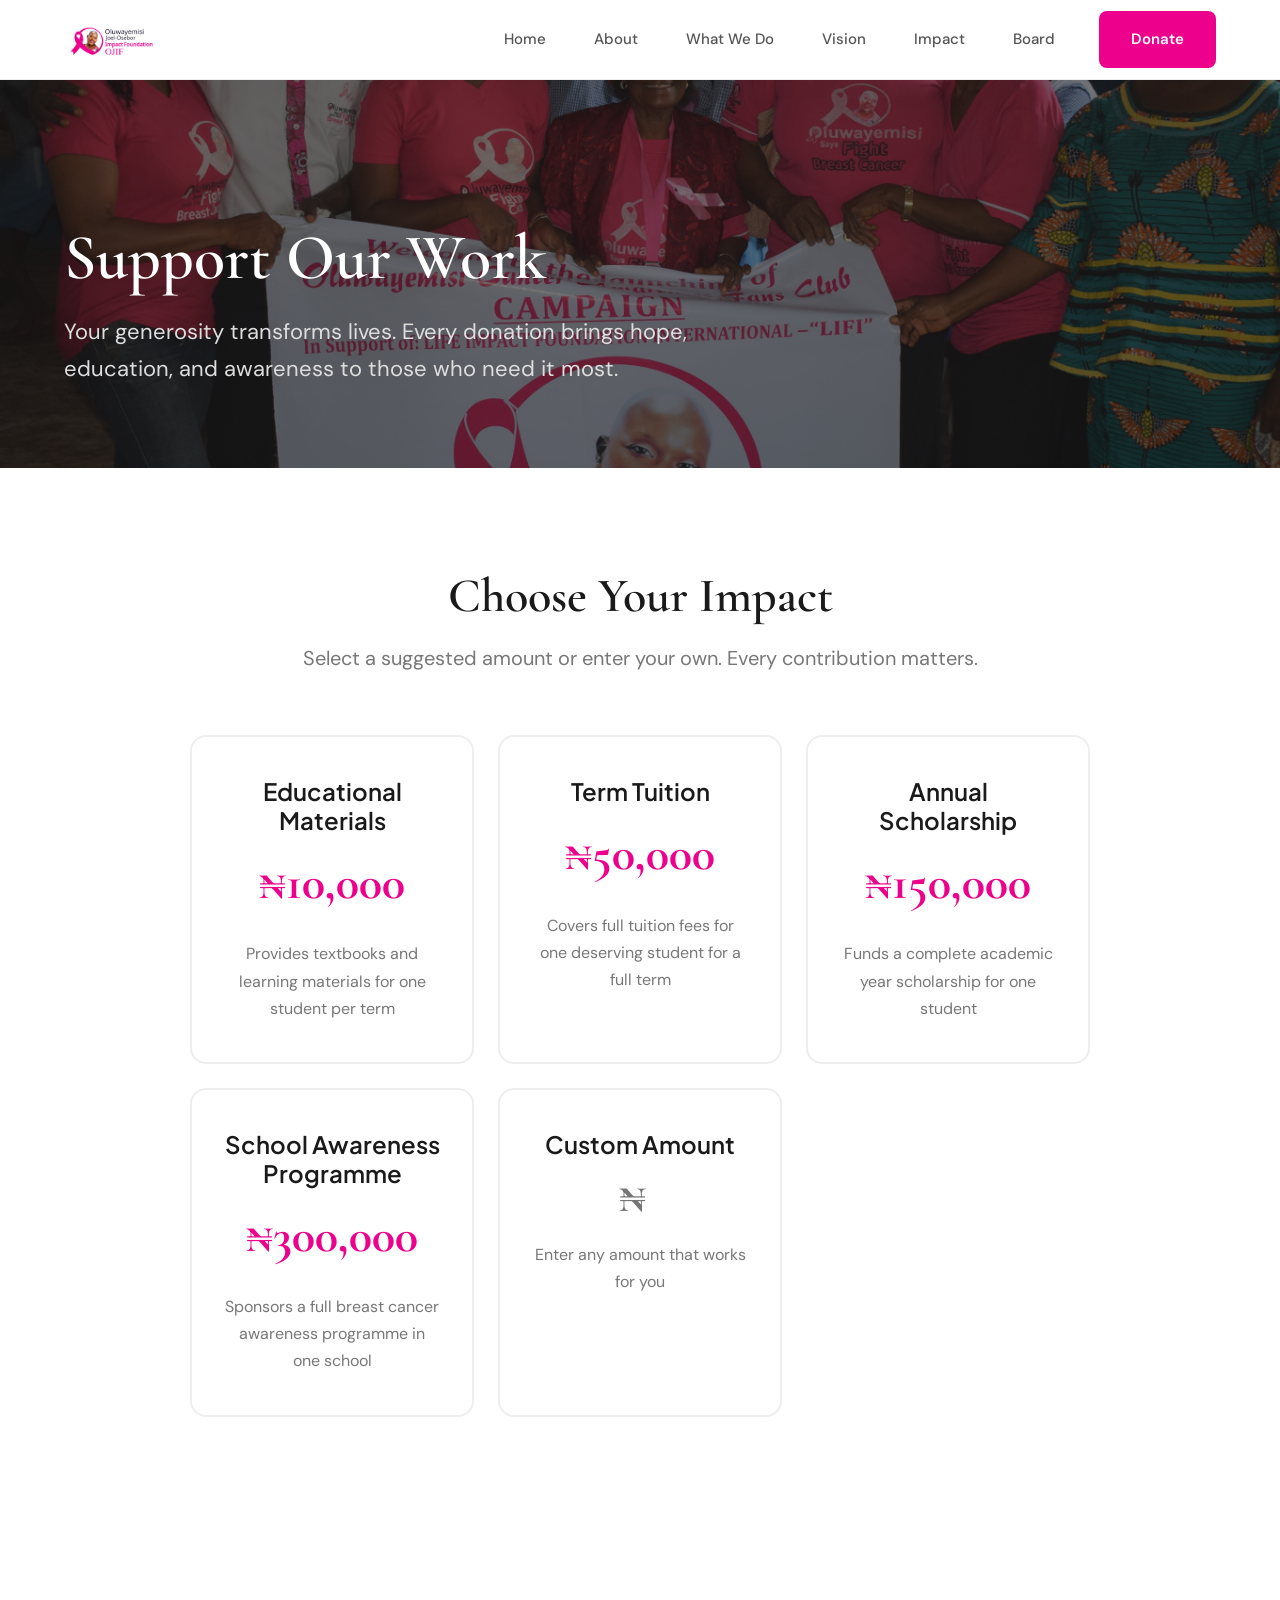
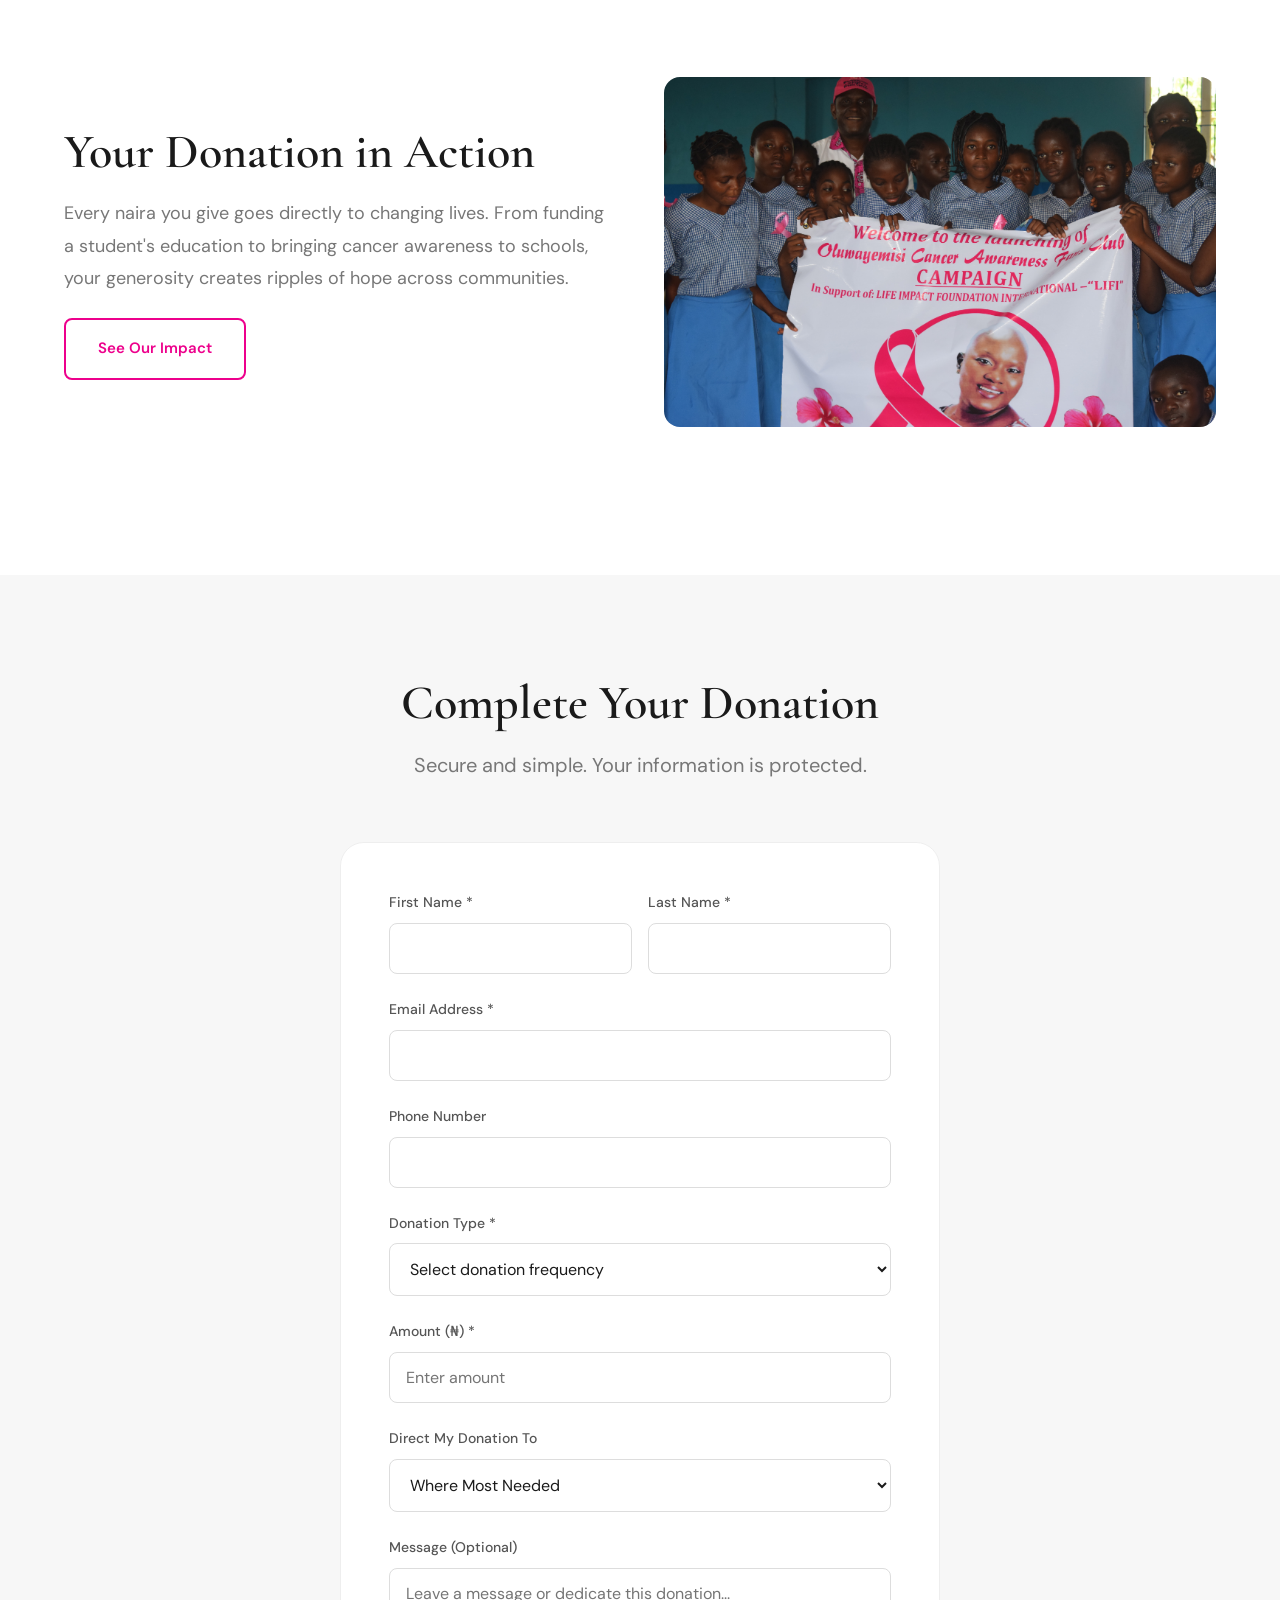
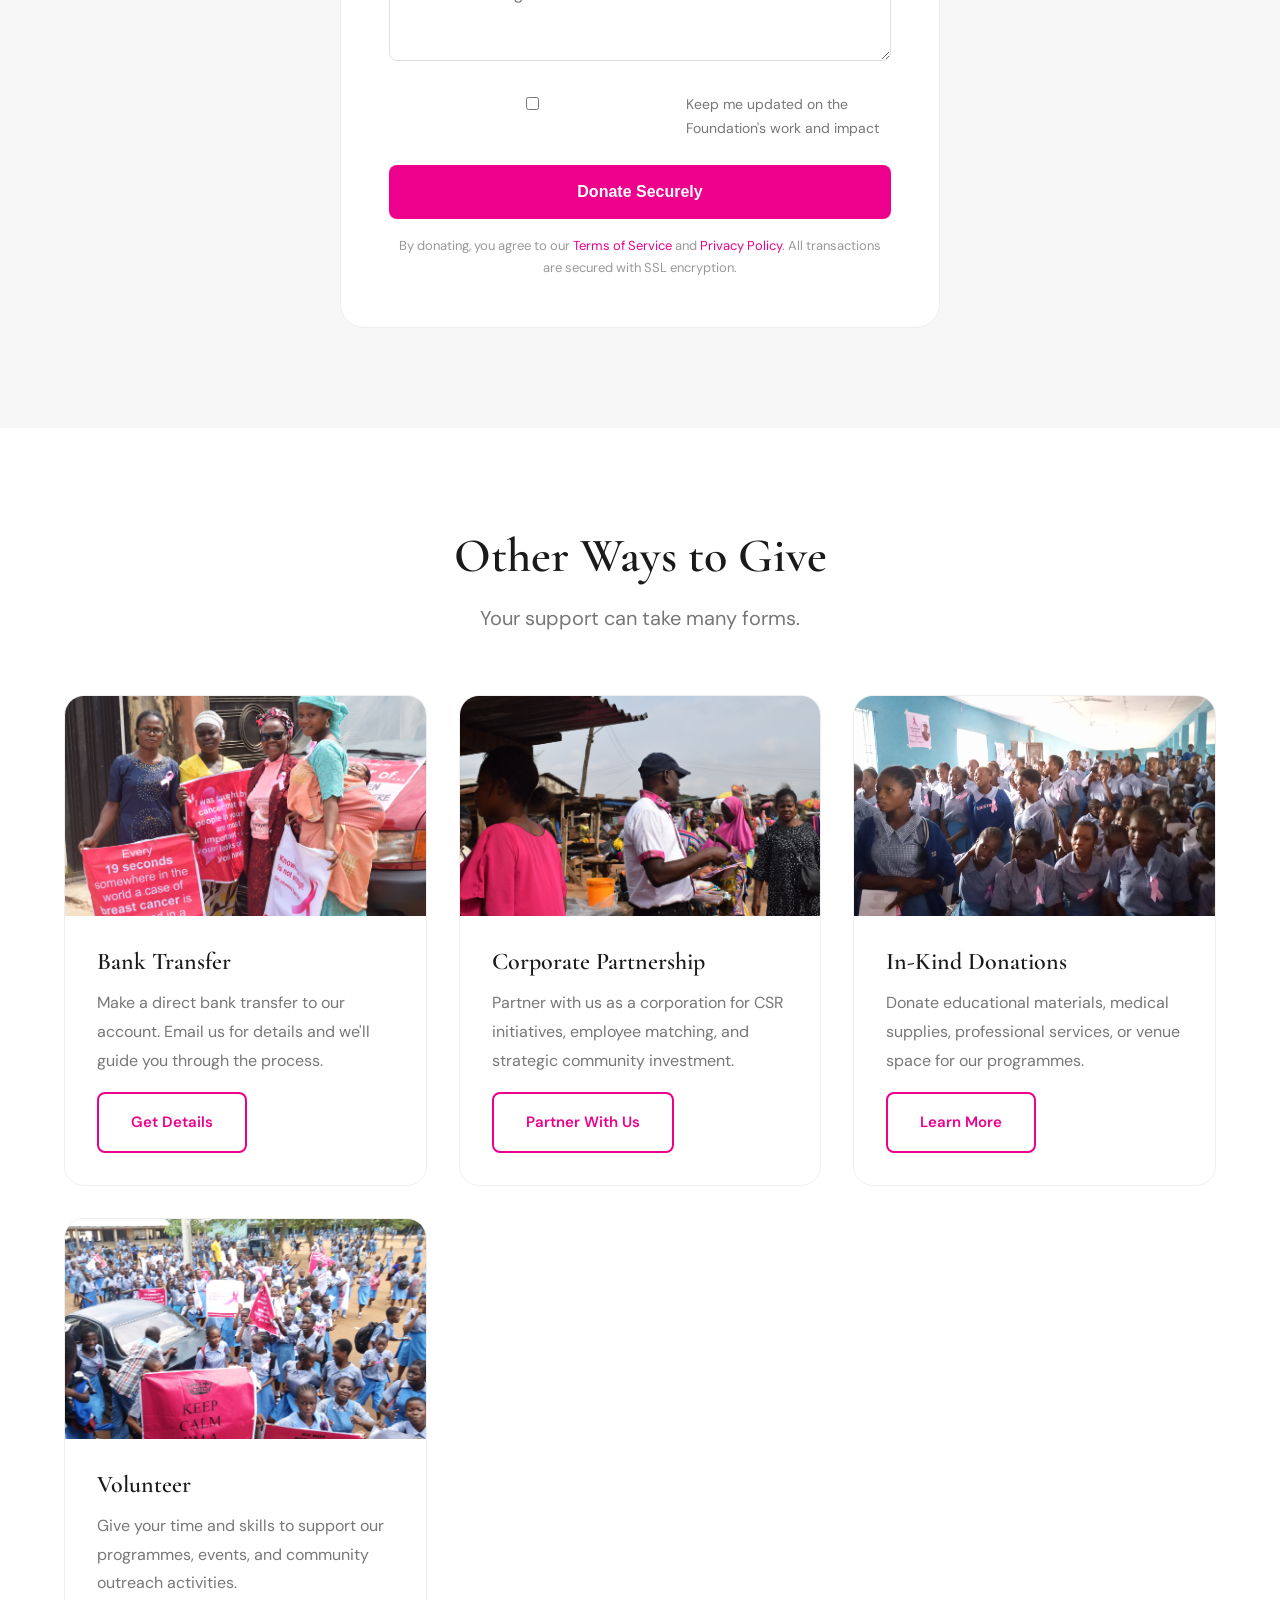
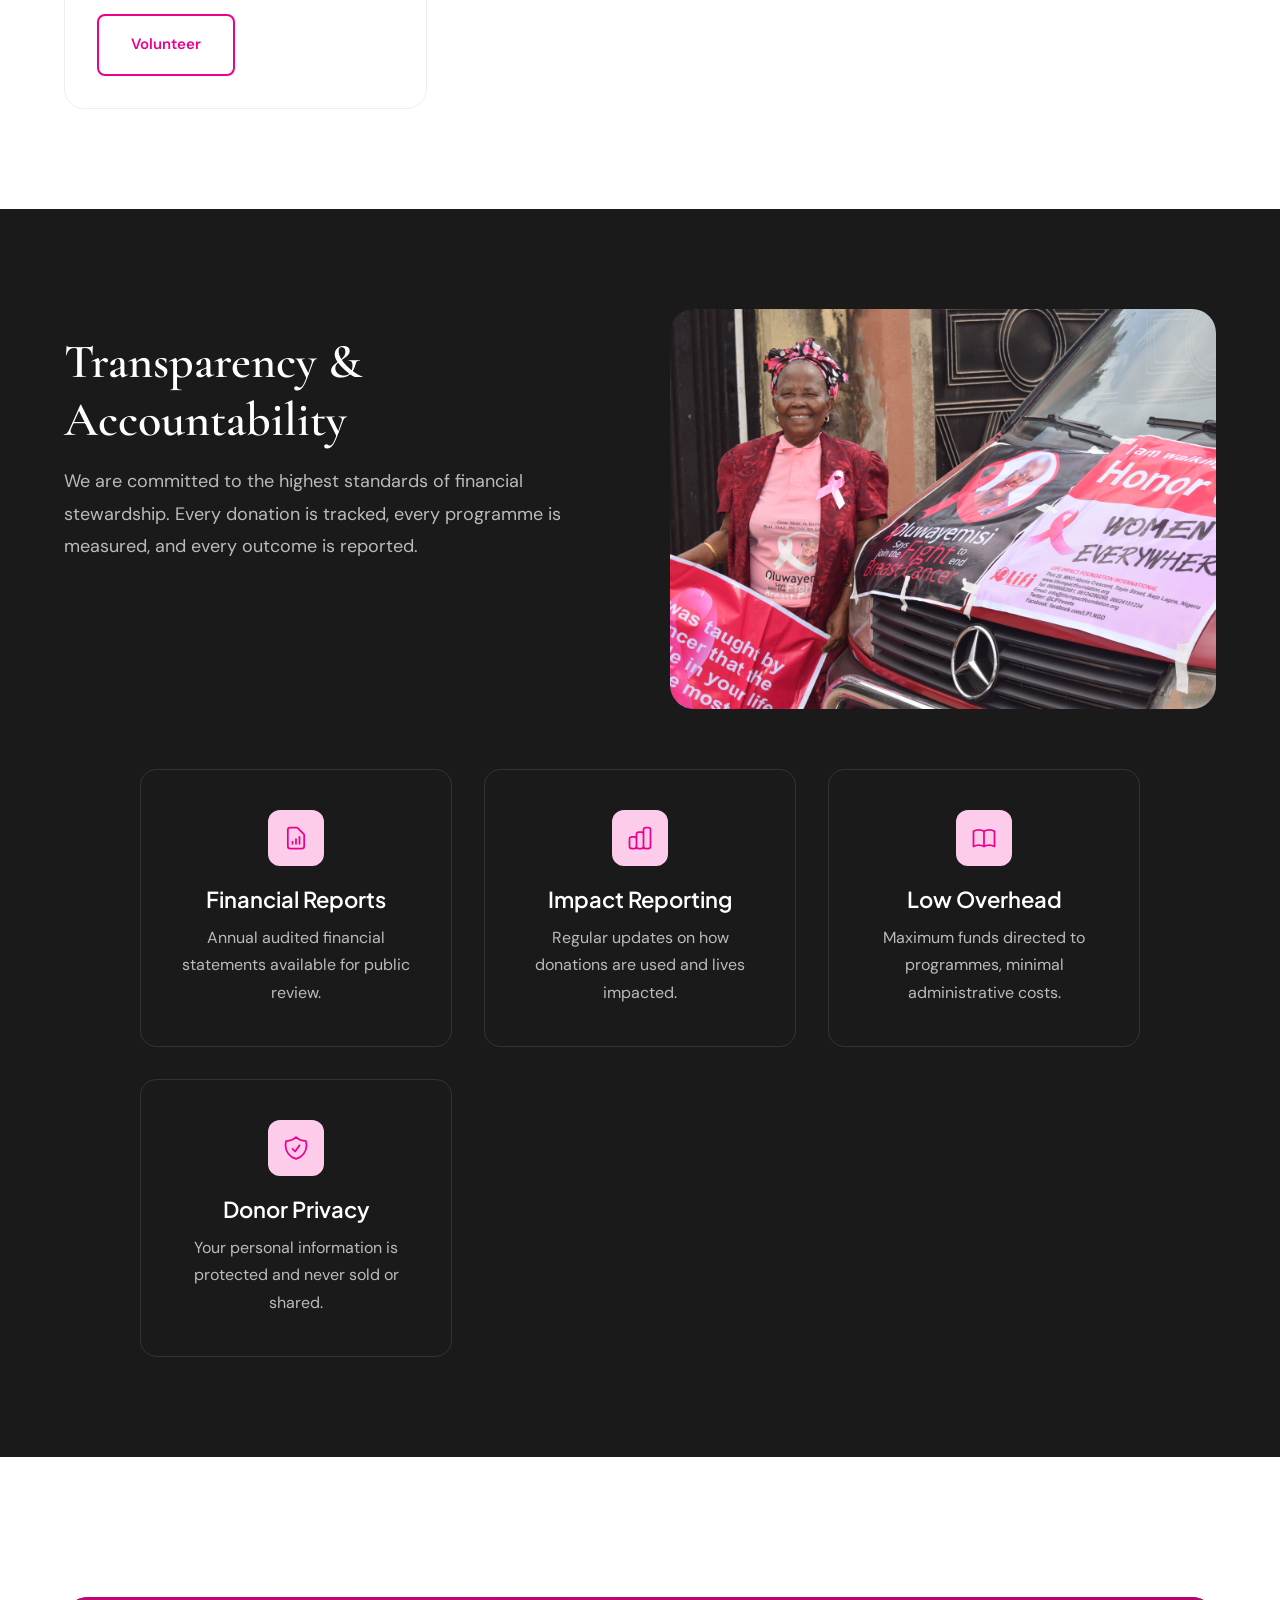
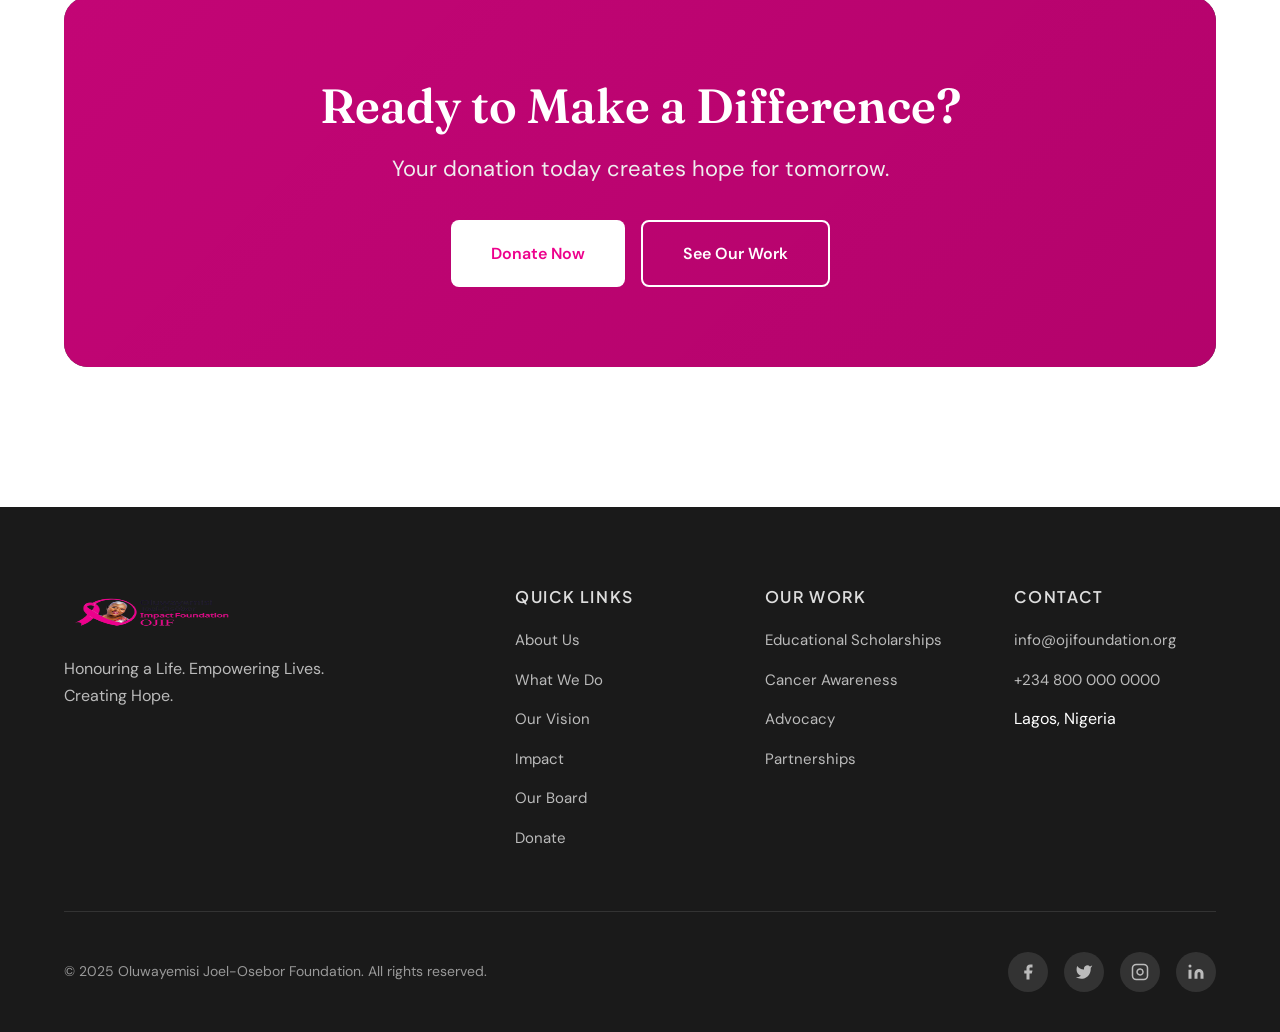
==== donate.html @ c55a1611 "first push" ====
<!DOCTYPE html>
<html lang="en">
<head>
  <meta charset="UTF-8">
  <meta name="viewport" content="width=device-width, initial-scale=1.0">
  <meta name="description" content="Donate - Oluwayemisi Joel-Osebor Foundation: Support educational scholarships and cancer awareness. Every donation creates hope.">
  <title>Donate | Oluwayemisi Joel-Osebor Foundation</title>
  <link rel="preconnect" href="https://fonts.googleapis.com">
  <link rel="preconnect" href="https://fonts.gstatic.com" crossorigin>
  <link href="https://fonts.googleapis.com/css2?family=DM+Sans:wght@400;500;600;700&family=Plus+Jakarta+Sans:wght@400;500;600;700&family=Fraunces:opsz,wght@9..144,400;9..144,500;9..144,600;9..144,700&family=Cormorant+Garamond:wght@400;500;600;700&display=swap" rel="stylesheet">
  <link rel="stylesheet" href="styles.css">
</head>
<body>
  <a href="#main-content" class="skip-link">Skip to main content</a>

  <nav class="navbar" role="navigation" aria-label="Main navigation">
    <div class="navbar-inner">
      <a href="index.html" class="navbar-brand" aria-label="Oluwayemisi Joel-Osebor Foundation Home">
        <img src="images/logo.png" alt="" class="navbar-logo" width="160" height="48">
      </a>

      <ul class="navbar-menu" role="menubar">
        <li role="none"><a href="index.html" class="navbar-link" role="menuitem">Home</a></li>
        <li role="none"><a href="about.html" class="navbar-link" role="menuitem">About</a></li>
        <li role="none"><a href="what-we-do.html" class="navbar-link" role="menuitem">What We Do</a></li>
        <li role="none"><a href="vision.html" class="navbar-link" role="menuitem">Vision</a></li>
        <li role="none"><a href="impact.html" class="navbar-link" role="menuitem">Impact</a></li>
        <li role="none"><a href="board.html" class="navbar-link" role="menuitem">Board</a></li>
        <li role="none" class="navbar-donate"><a href="donate.html" class="btn btn-primary" role="menuitem">Donate</a></li>
      </ul>

      <button class="navbar-toggle" aria-label="Toggle navigation menu" aria-expanded="false" aria-controls="navbar-menu">
        <span></span>
        <span></span>
        <span></span>
      </button>
    </div>
  </nav>

  <main id="main-content">
    <header class="page-header" style="--bg-image: url('images/awareness/awareness school.JPG');">
      <div class="container">
        <h1 class="animate-fade-up">Support Our Work</h1>
        <p class="animate-fade-up animate-delay-1">Your generosity transforms lives. Every donation brings hope, education, and awareness to those who need it most.</p>
      </div>
    </header>

    <section class="section" aria-labelledby="donation-options">
      <div class="container">
        <header class="animate-fade-up" style="text-align: center;">
          <h2 id="donation-options" class="section-title">Choose Your Impact</h2>
          <p class="section-subtitle">Select a suggested amount or enter your own. Every contribution matters.</p>
        </header>

        <div class="donate-options" role="radiogroup" aria-label="Donation amount options">
          <article class="donate-option animate-fade-up animate-delay-1" tabindex="0" role="radio" aria-label="₦10,000 - Provides educational materials for one student">
            <h3>Educational Materials</h3>
            <div class="amount">₦10,000</div>
            <p>Provides textbooks and learning materials for one student per term</p>
          </article>

          <article class="donate-option animate-fade-up animate-delay-2" tabindex="0" role="radio" aria-label="₦50,000 - Covers tuition for one student for a term">
            <h3>Term Tuition</h3>
            <div class="amount">₦50,000</div>
            <p>Covers full tuition fees for one deserving student for a full term</p>
          </article>

          <article class="donate-option animate-fade-up animate-delay-3" tabindex="0" role="radio" aria-label="₦150,000 - Funds a full academic year scholarship">
            <h3>Annual Scholarship</h3>
            <div class="amount">₦150,000</div>
            <p>Funds a complete academic year scholarship for one student</p>
          </article>

          <article class="donate-option animate-fade-up animate-delay-4" tabindex="0" role="radio" aria-label="₦300,000 - Sponsors a school cancer awareness programme">
            <h3>School Awareness Programme</h3>
            <div class="amount">₦300,000</div>
            <p>Sponsors a full breast cancer awareness programme in one school</p>
          </article>

          <article class="donate-option animate-fade-up animate-delay-5" tabindex="0" role="radio" aria-label="Custom amount">
            <h3>Custom Amount</h3>
            <div class="amount" style="font-size: 24px;">
              <input type="number" id="custom-amount" placeholder="₦" style="border: none; background: transparent; text-align: center; width: 120px; font-family: var(--font-serif); font-size: 48px; font-weight: 700; color: var(--primary); outline: none;" aria-label="Custom donation amount">
            </div>
            <p>Enter any amount that works for you</p>
          </article>
        </div>
      </div>
    </section>

    <section class="section" aria-labelledby="donation-impact">
      <div class="container">
        <div style="display: grid; grid-template-columns: repeat(auto-fit, minmax(320px, 1fr)); gap: 48px; align-items: center; margin-bottom: 48px;">
          <div class="animate-fade-up animate-delay-1">
            <h2 id="donation-impact" class="section-title" style="text-align: left;">Your Donation in Action</h2>
            <p style="font-size: 18px; color: var(--gray-600); line-height: 1.8; margin-bottom: 24px;">
              Every naira you give goes directly to changing lives. From funding a student's education to bringing cancer awareness to schools, your generosity creates ripples of hope across communities.
            </p>
            <a href="impact.html" class="btn btn-secondary">See Our Impact</a>
          </div>
          <div class="animate-fade-up animate-delay-2">
            <div style="border-radius: 16px; overflow: hidden;">
              <img src="images/awareness/awareness school 2.JPG" alt="Students in breast cancer awareness programme" style="width: 100%; height: 350px; object-fit: cover;">
            </div>
          </div>
        </div>
      </div>
    </section>

    <section class="section" style="background: var(--gray-100);" aria-labelledby="donation-form">
      <div class="container">
        <header class="animate-fade-up" style="text-align: center;">
          <h2 id="donation-form" class="section-title">Complete Your Donation</h2>
          <p class="section-subtitle">Secure and simple. Your information is protected.</p>
        </header>

        <form class="donate-form animate-fade-up animate-delay-1" novalidate>
          <div class="form-row">
            <div class="form-group">
              <label for="first-name">First Name *</label>
              <input type="text" id="first-name" name="firstName" required autocomplete="given-name">
            </div>
            <div class="form-group">
              <label for="last-name">Last Name *</label>
              <input type="text" id="last-name" name="lastName" required autocomplete="family-name">
            </div>
          </div>

          <div class="form-group">
            <label for="email">Email Address *</label>
            <input type="email" id="email" name="email" required autocomplete="email">
          </div>

          <div class="form-group">
            <label for="phone">Phone Number</label>
            <input type="tel" id="phone" name="phone" autocomplete="tel">
          </div>

          <div class="form-group">
            <label for="donation-type">Donation Type *</label>
            <select id="donation-type" name="donationType" required>
              <option value="">Select donation frequency</option>
              <option value="one-time">One-time Donation</option>
              <option value="monthly">Monthly Recurring</option>
              <option value="quarterly">Quarterly Recurring</option>
              <option value="annual">Annual Recurring</option>
            </select>
          </div>

          <div class="form-group">
            <label for="amount">Amount (₦) *</label>
            <input type="number" id="amount" name="amount" required min="1000" step="1000" placeholder="Enter amount">
          </div>

          <div class="form-group">
            <label for="purpose">Direct My Donation To</label>
            <select id="purpose" name="purpose">
              <option value="general">Where Most Needed</option>
              <option value="scholarships">Educational Scholarships</option>
              <option value="cancer-awareness">Cancer Awareness & Advocacy</option>
              <option value="school-programmes">School Awareness Programmes</option>
              <option value="community-outreach">Community Outreach</option>
            </select>
          </div>

          <div class="form-group">
            <label for="message">Message (Optional)</label>
            <textarea id="message" name="message" rows="3" placeholder="Leave a message or dedicate this donation..."></textarea>
          </div>

          <div class="form-group">
            <label style="display: flex; align-items: flex-start; gap: 10px; cursor: pointer;">
              <input type="checkbox" name="updates" style="margin-top: 4px; accent-color: var(--primary);">
              <span style="font-size: 14px; color: var(--gray-600); font-weight: 400;">Keep me updated on the Foundation's work and impact</span>
            </label>
          </div>

          <button type="submit" class="btn btn-primary" style="width: 100%; padding: 18px; font-size: 16px;">Donate Securely</button>

          <p style="text-align: center; margin-top: 16px; font-size: 13px; color: var(--gray-500);">
            By donating, you agree to our <a href="#" style="color: var(--primary);">Terms of Service</a> and <a href="#" style="color: var(--primary);">Privacy Policy</a>. All transactions are secured with SSL encryption.
          </p>
        </form>
      </div>
    </section>

    <section class="section" aria-labelledby="other-ways">
      <div class="container">
        <header class="animate-fade-up" style="text-align: center;">
          <h2 id="other-ways" class="section-title">Other Ways to Give</h2>
          <p class="section-subtitle">Your support can take many forms.</p>
        </header>

        <div class="feature-grid">
          <article class="feature-card animate-fade-up animate-delay-1">
            <div class="feature-card-image">
              <img src="images/awareness/awareness  10 (1).JPG" alt="Bank transfer and corporate partnership" loading="lazy">
            </div>
            <div class="feature-card-content">
              <h3>Bank Transfer</h3>
              <p style="color: var(--gray-600);">Make a direct bank transfer to our account. Email us for details and we'll guide you through the process.</p>
              <a href="mailto:donations@ojifoundation.org" class="btn btn-secondary" style="margin-top: 16px;">Get Details</a>
            </div>
          </article>

          <article class="feature-card animate-fade-up animate-delay-2">
            <div class="feature-card-image">
              <img src="images/awareness/awareness  10 (4).JPG" alt="Corporate partnership meeting" loading="lazy">
            </div>
            <div class="feature-card-content">
              <h3>Corporate Partnership</h3>
              <p style="color: var(--gray-600);">Partner with us as a corporation for CSR initiatives, employee matching, and strategic community investment.</p>
              <a href="mailto:partnerships@ojifoundation.org" class="btn btn-secondary" style="margin-top: 16px;">Partner With Us</a>
            </div>
          </article>

          <article class="feature-card animate-fade-up animate-delay-3">
            <div class="feature-card-image">
              <img src="images/awareness/awareness school 7.jpg" alt="In-kind donations of educational materials" loading="lazy">
            </div>
            <div class="feature-card-content">
              <h3>In-Kind Donations</h3>
              <p style="color: var(--gray-600);">Donate educational materials, medical supplies, professional services, or venue space for our programmes.</p>
              <a href="mailto:donations@ojifoundation.org" class="btn btn-secondary" style="margin-top: 16px;">Learn More</a>
            </div>
          </article>

          <article class="feature-card animate-fade-up animate-delay-4">
            <div class="feature-card-image">
              <img src="images/awareness/awareness school 8.jpg" alt="Volunteers at community event" loading="lazy">
            </div>
            <div class="feature-card-content">
              <h3>Volunteer</h3>
              <p style="color: var(--gray-600);">Give your time and skills to support our programmes, events, and community outreach activities.</p>
              <a href="mailto:volunteer@ojifoundation.org" class="btn btn-secondary" style="margin-top: 16px;">Volunteer</a>
            </div>
          </article>
        </div>
      </div>
    </section>

    <section class="section" style="background: var(--black); color: var(--white);" aria-labelledby="transparency">
      <div class="container">
        <div class="split-section animate-fade-up">
          <div class="split-content">
            <h2 id="transparency" class="section-title" style="color: var(--white); text-align: left;">Transparency & Accountability</h2>
            <p style="font-size: 18px; color: var(--gray-400); line-height: 1.8; margin-bottom: 24px;">
              We are committed to the highest standards of financial stewardship. Every donation is tracked, every programme is measured, and every outcome is reported.
            </p>
            <p style="font-size: 18px; color: var(--gray-400); line-height: 1.8;">
              Our annual audited financial statements are available for public review, and we regularly publish impact reports showing exactly how your contributions transform lives.
            </p>
          </div>
          <div class="split-image animate-fade-up animate-delay-1">
            <img src="images/awareness/awareness (4).JPG" alt="Community health outreach transparency" loading="lazy">
          </div>
        </div>

        <div class="card-grid" style="max-width: 1000px; margin: 60px auto 0;">
          <article class="card animate-fade-up animate-delay-1" style="background: var(--gray-900); border-color: var(--gray-800); text-align: center;">
            <div class="card-icon" style="margin: 0 auto 20px; background: var(--primary-lighter);">
              <svg xmlns="http://www.w3.org/2000/svg" fill="none" viewBox="0 0 24 24" stroke="currentColor" stroke-width="1.5" style="width: 28px; height: 28px;">
                <path stroke-linecap="round" stroke-linejoin="round" d="M9 17v-2m3 2v-4m3 4v-6m2 10H7a2 2 0 01-2-2V5a2 2 0 012-2h5.586a1 1 0 01.707.293l5.414 5.414a1 1 0 01.293.707V19a2 2 0 01-2 2z" />
              </svg>
            </div>
            <h3 style="color: var(--white);">Financial Reports</h3>
            <p style="color: var(--gray-400);">Annual audited financial statements available for public review.</p>
          </article>

          <article class="card animate-fade-up animate-delay-2" style="background: var(--gray-900); border-color: var(--gray-800); text-align: center;">
            <div class="card-icon" style="margin: 0 auto 20px; background: var(--primary-lighter);">
              <svg xmlns="http://www.w3.org/2000/svg" fill="none" viewBox="0 0 24 24" stroke="currentColor" stroke-width="1.5" style="width: 28px; height: 28px;">
                <path stroke-linecap="round" stroke-linejoin="round" d="M9 19v-6a2 2 0 00-2-2H5a2 2 0 00-2 2v6a2 2 0 002 2h2a2 2 0 002-2zm0 0V9a2 2 0 012-2h2a2 2 0 012 2v10m-6 0a2 2 0 002 2h2a2 2 0 002-2m0 0V5a2 2 0 012-2h2a2 2 0 012 2v14a2 2 0 01-2 2h-2a2 2 0 01-2-2z" />
              </svg>
            </div>
            <h3 style="color: var(--white);">Impact Reporting</h3>
            <p style="color: var(--gray-400);">Regular updates on how donations are used and lives impacted.</p>
          </article>

          <article class="card animate-fade-up animate-delay-3" style="background: var(--gray-900); border-color: var(--gray-800); text-align: center;">
            <div class="card-icon" style="margin: 0 auto 20px; background: var(--primary-lighter);">
              <svg xmlns="http://www.w3.org/2000/svg" fill="none" viewBox="0 0 24 24" stroke="currentColor" stroke-width="1.5" style="width: 28px; height: 28px;">
                <path stroke-linecap="round" stroke-linejoin="round" d="M12 6.253v13m0-13C10.832 5.477 9.246 5 7.5 5S4.168 5.477 3 6.253v13C4.168 18.477 5.754 18 7.5 18s3.332.477 4.5 1.253m0-13C13.168 5.477 14.754 5 16.5 5c1.747 0 3.332.477 4.5 1.253v13C19.832 18.477 18.247 18 16.5 18c-1.746 0-3.332.477-4.5 1.253" />
              </svg>
            </div>
            <h3 style="color: var(--white);">Low Overhead</h3>
            <p style="color: var(--gray-400);">Maximum funds directed to programmes, minimal administrative costs.</p>
          </article>

          <article class="card animate-fade-up animate-delay-4" style="background: var(--gray-900); border-color: var(--gray-800); text-align: center;">
            <div class="card-icon" style="margin: 0 auto 20px; background: var(--primary-lighter);">
              <svg xmlns="http://www.w3.org/2000/svg" fill="none" viewBox="0 0 24 24" stroke="currentColor" stroke-width="1.5" style="width: 28px; height: 28px;">
                <path stroke-linecap="round" stroke-linejoin="round" d="M9 12.75L11.25 15 15 9.75m-3-7.036A11.959 11.959 0 013.598 6 11.99 11.99 0 003 9.749c0 5.592 3.824 10.29 9 11.623 5.176-1.332 9-6.03 9-11.622 0-1.31-.21-2.571-.598-3.751h-.152c-3.196 0-6.1-1.248-8.25-3.285Z" />
              </svg>
            </div>
            <h3 style="color: var(--white);">Donor Privacy</h3>
            <p style="color: var(--gray-400);">Your personal information is protected and never sold or shared.</p>
          </article>
        </div>
      </div>
    </section>

    <section class="section-lg" aria-labelledby="cta-title">
      <div class="container">
        <div class="cta-banner animate-fade-up" style="--bg-image: url('images/awareness/awareness school 7.jpg');" role="region" aria-labelledby="cta-title">
          <div class="cta-banner-content">
            <h2 id="cta-title">Ready to Make a Difference?</h2>
            <p>Your donation today creates hope for tomorrow.</p>
            <div style="display: flex; gap: 16px; justify-content: center; flex-wrap: wrap;">
              <a href="#donation-form" class="btn btn-white" style="padding: 18px 40px; font-size: 16px;">Donate Now</a>
              <a href="what-we-do.html" class="btn btn-outline-white" style="padding: 18px 40px; font-size: 16px;">See Our Work</a>
            </div>
          </div>
        </div>
      </div>
    </section>
  </main>

  <footer class="footer" role="contentinfo">
    <div class="container">
      <div class="footer-grid">
        <div class="footer-brand">
          <img src="images/logo.png" alt="" class="logo" width="180" height="54">
          <p>Honouring a Life. Empowering Lives. Creating Hope.</p>
        </div>

        <nav class="footer-column" aria-label="Quick links">
          <h4>Quick Links</h4>
          <ul class="footer-links">
            <li><a href="about.html">About Us</a></li>
            <li><a href="what-we-do.html">What We Do</a></li>
            <li><a href="vision.html">Our Vision</a></li>
            <li><a href="impact.html">Impact</a></li>
            <li><a href="board.html">Our Board</a></li>
            <li><a href="donate.html">Donate</a></li>
          </ul>
        </nav>

        <nav class="footer-column" aria-label="Programmes">
          <h4>Our Work</h4>
          <ul class="footer-links">
            <li><a href="what-we-do.html#scholarships">Educational Scholarships</a></li>
            <li><a href="what-we-do.html#cancer">Cancer Awareness</a></li>
            <li><a href="what-we-do.html#advocacy">Advocacy</a></li>
            <li><a href="what-we-do.html#partnerships">Partnerships</a></li>
          </ul>
        </nav>

        <div class="footer-column">
          <h4>Contact</h4>
          <ul class="footer-links">
            <li><a href="mailto:info@ojifoundation.org">info@ojifoundation.org</a></li>
            <li><a href="tel:+2348000000000">+234 800 000 0000</a></li>
            <li>Lagos, Nigeria</li>
          </ul>
        </div>
      </div>

      <div class="footer-bottom">
        <p>&copy; 2025 Oluwayemisi Joel-Osebor Foundation. All rights reserved.</p>
        <div class="footer-social">
          <a href="#" aria-label="Facebook" role="button"><svg width="18" height="18" viewBox="0 0 24 24" fill="currentColor"><path d="M18 2h-3a5 5 0 00-5 5v3H7v4h3v8h4v-8h3l1-4h-4V7a1 1 0 011-1h3z"/></svg></a>
          <a href="#" aria-label="Twitter" role="button"><svg width="18" height="18" viewBox="0 0 24 24" fill="currentColor"><path d="M23 3a10.9 10.9 0 01-3.14 1.53 4.48 4.48 0 00-7.86 3v1A10.66 10.66 0 013 4s-4 9 5 13a11.64 11.64 0 01-7 2c9 5 20 0 20-11.5a4.5 4.5 0 00-.08-.83A7.72 7.72 0 0023 3z"/></svg></a>
          <a href="#" aria-label="Instagram" role="button"><svg width="18" height="18" viewBox="0 0 24 24" fill="none" stroke="currentColor" stroke-width="2"><rect x="2" y="2" width="20" height="20" rx="5" ry="5"/><path d="M16 11.37A4 4 0 1112.63 8 4 4 0 0116 11.37z"/><line x1="17.5" y1="6.5" x2="17.51" y2="6.5"/></svg></a>
          <a href="#" aria-label="LinkedIn" role="button"><svg width="18" height="18" viewBox="0 0 24 24" fill="currentColor"><path d="M16 8a6 6 0 016 6v7h-4v-7a2 2 0 00-2-2 2 2 0 00-2 2v7h-4v-7a6 6 0 016-6zM2 9h4v12H2zM4 6a2 2 0 100-4 2 2 0 000 4z"/></svg></a>
        </div>
      </div>
    </div>
  </footer>

  <script src="script.js"></script>
</body>
</html>
---- styles.css ----
:root {
  --primary: #ED008C;
  --primary-dark: #C40074;
  --primary-light: #F53AA6;
  --primary-lighter: #FDCCEB;
  --white: #FFFFFF;
  --black: #1A1A1A;
  --gray-100: #F7F7F7;
  --gray-200: #EEEEEE;
  --gray-300: #DDDDDD;
  --gray-400: #BBBBBB;
  --gray-500: #999999;
  --gray-600: #777777;
  --gray-700: #555555;
  --gray-800: #333333;
  --gray-900: #1A1A1A;
  --font-sans: 'DM Sans', -apple-system, BlinkMacSystemFont, 'Segoe UI', Roboto, sans-serif;
  --font-serif: 'Cormorant Garamond', Georgia, serif;
  --font-display: 'Plus Jakarta Sans', 'DM Sans', -apple-system, BlinkMacSystemFont, 'Segoe UI', Roboto, sans-serif;
  --font-accent: 'Fraunces', 'Cormorant Garamond', Georgia, serif;
  --container-max: 1200px;
  --nav-height: 80px;
  --transition: 0.3s ease;
}

* {
  margin: 0;
  padding: 0;
  box-sizing: border-box;
}

html {
  scroll-behavior: smooth;
}

body {
  font-family: var(--font-sans);
  color: var(--black);
  background: var(--white);
  line-height: 1.7;
  -webkit-font-smoothing: antialiased;
  -moz-osx-font-smoothing: grayscale;
}

h1, h2, h3, h4, h5, h6 {
  font-family: var(--font-display);
  font-weight: 600;
  line-height: 1.2;
  color: var(--black);
}

.section-title, .hero-text h1, .page-header h1 {
  font-family: var(--font-serif);
}

a {
  color: inherit;
  text-decoration: none;
}

img {
  max-width: 100%;
  height: auto;
  display: block;
}

.container {
  max-width: var(--container-max);
  margin: 0 auto;
  padding: 0 24px;
}

.btn {
  display: inline-flex;
  align-items: center;
  justify-content: center;
  gap: 10px;
  padding: 16px 32px;
  font-size: 15px;
  font-weight: 600;
  border-radius: 8px;
  border: none;
  cursor: pointer;
  transition: all var(--transition);
  white-space: nowrap;
}

.btn-primary {
  background: var(--primary);
  color: var(--white);
}

.btn-primary:hover {
  background: var(--primary-dark);
  transform: translateY(-2px);
  box-shadow: 0 8px 24px rgba(237, 0, 140, 0.3);
}

.btn-secondary {
  background: transparent;
  color: var(--primary);
  border: 2px solid var(--primary);
}

.btn-secondary:hover {
  background: var(--primary);
  color: var(--white);
}

.btn-white {
  background: var(--white);
  color: var(--primary);
}

.btn-white:hover {
  background: var(--gray-100);
}

.btn-outline-white {
  background: transparent;
  color: var(--white);
  border: 2px solid var(--white);
}

.btn-outline-white:hover {
  background: var(--white);
  color: var(--primary);
}

.section {
  padding: 100px 0;
}

.section-sm {
  padding: 60px 0;
}

.section-lg {
  padding: 140px 0;
}

.section-title {
  font-size: clamp(32px, 5vw, 48px);
  text-align: center;
  margin-bottom: 16px;
}

.section-subtitle {
  font-size: clamp(16px, 2.5vw, 20px);
  color: var(--gray-600);
  text-align: center;
  max-width: 700px;
  margin: 0 auto 60px;
}

.text-primary {
  color: var(--primary);
}

/* Navbar */
.navbar {
  position: fixed;
  top: 0;
  left: 0;
  right: 0;
  height: var(--nav-height);
  background: var(--white);
  border-bottom: 1px solid var(--gray-200);
  z-index: 1000;
  transition: box-shadow var(--transition);
}

.navbar.scrolled {
  box-shadow: 0 4px 24px rgba(0, 0, 0, 0.06);
}

.navbar-inner {
  display: flex;
  align-items: center;
  justify-content: space-between;
  height: 100%;
  max-width: var(--container-max);
  margin: 0 auto;
  padding: 0 24px;
}

.navbar-logo {
  height: 48px;
  width: auto;
}

.navbar-menu {
  display: flex;
  align-items: center;
  gap: 8px;
  list-style: none;
}

.navbar-link {
  display: block;
  padding: 12px 20px;
  font-size: 15px;
  font-weight: 500;
  color: var(--gray-700);
  border-radius: 8px;
  transition: all var(--transition);
  position: relative;
}

.navbar-link:hover,
.navbar-link.active {
  color: var(--primary);
  background: var(--primary-lighter);
}

.navbar-link::after {
  content: '';
  position: absolute;
  bottom: 8px;
  left: 50%;
  width: 0;
  height: 2px;
  background: var(--primary);
  transition: all var(--transition);
  transform: translateX(-50%);
}

.navbar-link:hover::after,
.navbar-link.active::after {
  width: 60%;
}

.navbar-donate {
  margin-left: 16px;
}

.navbar-toggle {
  display: none;
  flex-direction: column;
  gap: 5px;
  padding: 8px;
  background: none;
  border: none;
  cursor: pointer;
}

.navbar-toggle span {
  width: 24px;
  height: 2px;
  background: var(--black);
  border-radius: 2px;
  transition: var(--transition);
}

/* Hero Section */
.hero {
  min-height: 100vh;
  display: flex;
  align-items: center;
  padding-top: var(--nav-height);
  background: linear-gradient(180deg, var(--white) 0%, var(--gray-100) 100%);
}

.hero-content {
  display: grid;
  grid-template-columns: 1fr 1fr;
  gap: 60px;
  align-items: center;
  max-width: var(--container-max);
  margin: 0 auto;
  padding: 0 24px;
}

.hero-text h1 {
  font-size: clamp(40px, 6vw, 64px);
  line-height: 1.1;
  margin-bottom: 24px;
  letter-spacing: -0.02em;
}

.hero-text p {
  font-size: clamp(18px, 2.5vw, 22px);
  color: var(--gray-600);
  margin-bottom: 32px;
  max-width: 500px;
}

.hero-image {
  position: relative;
}

.hero-image img {
  border-radius: 24px;
  box-shadow: 0 24px 48px rgba(0, 0, 0, 0.12);
}

.hero-image::before {
  content: '';
  position: absolute;
  top: -20px;
  right: -20px;
  bottom: -20px;
  left: -20px;
  border: 2px solid var(--primary);
  border-radius: 40px;
  opacity: 0.15;
  pointer-events: none;
}

/* Cards */
.card-grid {
  display: grid;
  grid-template-columns: repeat(auto-fit, minmax(280px, 1fr));
  gap: 32px;
}

.card {
  background: var(--white);
  border-radius: 16px;
  padding: 40px 32px;
  border: 1px solid var(--gray-200);
  transition: all var(--transition);
}

.card:hover {
  border-color: var(--primary);
  box-shadow: 0 16px 40px rgba(0, 0, 0, 0.08);
  transform: translateY(-4px);
}

.card-icon {
  width: 56px;
  height: 56px;
  background: var(--primary-lighter);
  border-radius: 12px;
  display: flex;
  align-items: center;
  justify-content: center;
  margin-bottom: 20px;
  color: var(--primary);
}

.card-icon svg {
  width: 28px;
  height: 28px;
}

.card h3 {
  font-size: 22px;
  margin-bottom: 12px;
}

.card p {
  color: var(--gray-600);
  font-size: 16px;
}

/* Stats */
.stats {
  background: var(--black);
  color: var(--white);
}

.stats .section-title {
  color: var(--white);
}

.stats-grid {
  display: grid;
  grid-template-columns: repeat(auto-fit, minmax(200px, 1fr));
  gap: 32px;
  text-align: center;
}

.stat-item .stat-number {
  font-family: var(--font-serif);
  font-size: clamp(40px, 6vw, 64px);
  font-weight: 700;
  color: var(--primary);
  line-height: 1;
  margin-bottom: 8px;
}

.stat-item .stat-label {
  font-size: 16px;
  color: var(--gray-400);
  text-transform: uppercase;
  letter-spacing: 0.1em;
}

/* Board Members */
.board-grid {
  display: grid;
  grid-template-columns: repeat(auto-fit, minmax(280px, 1fr));
  gap: 40px;
}

.board-card {
  text-align: center;
  background: var(--white);
  border-radius: 20px;
  padding: 32px;
  border: 1px solid var(--gray-200);
  transition: all var(--transition);
  box-shadow: 0 4px 16px rgba(0, 0, 0, 0.04);
}

.board-card:hover {
  transform: translateY(-8px);
  box-shadow: 0 20px 40px rgba(0, 0, 0, 0.1);
  border-color: var(--primary);
}

.board-image-wrapper {
  position: relative;
  width: 220px;
  height: 220px;
  margin: 0 auto 24px;
  border-radius: 50%;
  overflow: hidden;
  border: 4px solid var(--white);
  box-shadow: 0 12px 32px rgba(0, 0, 0, 0.12);
  background: var(--gray-100);
}

.board-image-wrapper::before {
  content: '';
  position: absolute;
  inset: -4px;
  border-radius: 50%;
  background: linear-gradient(135deg, var(--primary), var(--primary-light));
  opacity: 0;
  transition: opacity var(--transition);
  z-index: -1;
}

.board-card:hover .board-image-wrapper::before {
  opacity: 1;
}

.board-image {
  width: 100%;
  height: 100%;
  object-fit: cover;
  transition: transform 0.5s ease;
}

.board-card:hover .board-image {
  transform: scale(1.05);
}

.board-card h3 {
  font-size: 22px;
  margin-bottom: 6px;
  font-family: var(--font-serif);
}

.board-card .board-role {
  color: var(--primary);
  font-size: 14px;
  font-weight: 600;
  text-transform: uppercase;
  letter-spacing: 0.08em;
  margin-bottom: 16px;
  display: block;
}

.board-card .board-bio {
  font-size: 15px;
  color: var(--gray-600);
  line-height: 1.7;
}

/* Gallery */
.gallery-grid {
  display: grid;
  grid-template-columns: repeat(auto-fit, minmax(300px, 1fr));
  gap: 16px;
}

.gallery-item {
  position: relative;
  border-radius: 16px;
  overflow: hidden;
  aspect-ratio: 4/3;
}

.gallery-item img {
  width: 100%;
  height: 100%;
  object-fit: cover;
  transition: transform 0.5s ease;
}

.gallery-item:hover img {
  transform: scale(1.05);
}

.gallery-item::after {
  content: '';
  position: absolute;
  inset: 0;
  background: linear-gradient(180deg, transparent 50%, rgba(0,0,0,0.6));
  opacity: 0;
  transition: opacity var(--transition);
}

.gallery-item:hover::after {
  opacity: 1;
}

/* Impact Timeline */
.timeline {
  position: relative;
  max-width: 800px;
  margin: 0 auto;
  padding-left: 32px;
}

.timeline::before {
  content: '';
  position: absolute;
  left: 0;
  top: 0;
  bottom: 0;
  width: 2px;
  background: linear-gradient(180deg, var(--primary), var(--primary-light));
}

.timeline-item {
  position: relative;
  padding-bottom: 40px;
  padding-left: 32px;
}

.timeline-item:last-child {
  padding-bottom: 0;
}

.timeline-dot {
  position: absolute;
  left: -40px;
  top: 4px;
  width: 16px;
  height: 16px;
  background: var(--primary);
  border: 4px solid var(--white);
  border-radius: 50%;
  box-shadow: 0 0 0 2px var(--primary);
}

.timeline-content {
  background: var(--white);
  padding: 24px 32px;
  border-radius: 12px;
  border: 1px solid var(--gray-200);
  box-shadow: 0 4px 16px rgba(0,0,0,0.04);
}

.timeline-content h4 {
  font-size: 18px;
  margin-bottom: 8px;
  color: var(--primary);
}

.timeline-content p {
  color: var(--gray-600);
}

/* Quote Block */
.quote-block {
  background: var(--black);
  color: var(--white);
  border-radius: 24px;
  padding: 80px 60px;
  text-align: center;
  position: relative;
  overflow: hidden;
}

.quote-block::before {
  content: '';
  position: absolute;
  top: -50%;
  right: -50%;
  width: 100%;
  height: 100%;
  background: radial-gradient(circle, var(--primary) 0%, transparent 70%);
  opacity: 0.15;
}

.quote-block p {
  font-family: var(--font-serif);
  font-size: clamp(24px, 4vw, 36px);
  line-height: 1.4;
  margin-bottom: 16px;
  position: relative;
  z-index: 1;
}

.quote-block cite {
  font-style: normal;
  color: var(--primary);
  font-weight: 600;
  position: relative;
  z-index: 1;
}

/* Donate Page */
.donate-options {
  display: grid;
  grid-template-columns: repeat(auto-fit, minmax(280px, 1fr));
  gap: 24px;
  max-width: 900px;
  margin: 0 auto 60px;
}

.donate-option {
  background: var(--white);
  border: 2px solid var(--gray-200);
  border-radius: 16px;
  padding: 40px 32px;
  text-align: center;
  transition: all var(--transition);
  cursor: pointer;
}

.donate-option:hover,
.donate-option.selected {
  border-color: var(--primary);
  box-shadow: 0 12px 32px rgba(237, 0, 140, 0.15);
}

.donate-option h3 {
  font-size: 24px;
  margin-bottom: 8px;
}

.donate-option .amount {
  font-family: var(--font-serif);
  font-size: 48px;
  font-weight: 700;
  color: var(--primary);
  margin-bottom: 16px;
}

.donate-option p {
  color: var(--gray-600);
}

.donate-form {
  max-width: 600px;
  margin: 0 auto;
  background: var(--white);
  padding: 48px;
  border-radius: 24px;
  border: 1px solid var(--gray-200);
}

.form-group {
  margin-bottom: 24px;
}

.form-group label {
  display: block;
  font-size: 14px;
  font-weight: 500;
  color: var(--gray-700);
  margin-bottom: 8px;
}

.form-group input,
.form-group select,
.form-group textarea {
  width: 100%;
  padding: 14px 16px;
  font-size: 16px;
  font-family: var(--font-sans);
  border: 1px solid var(--gray-300);
  border-radius: 8px;
  background: var(--white);
  color: var(--black);
  transition: all var(--transition);
}

.form-group input:focus,
.form-group select:focus,
.form-group textarea:focus {
  outline: none;
  border-color: var(--primary);
  box-shadow: 0 0 0 3px var(--primary-lighter);
}

.form-row {
  display: grid;
  grid-template-columns: 1fr 1fr;
  gap: 16px;
}

/* Footer */
.footer {
  background: var(--black);
  color: var(--white);
  padding: 80px 0 40px;
}

.footer-grid {
  display: grid;
  grid-template-columns: 2fr repeat(3, 1fr);
  gap: 48px;
  margin-bottom: 60px;
}

.footer-brand .logo {
  height: 48px;
  margin-bottom: 20px;
}

.footer-brand p {
  color: var(--gray-400);
  max-width: 300px;
}

.footer-column h4 {
  font-size: 16px;
  font-weight: 600;
  text-transform: uppercase;
  letter-spacing: 0.1em;
  color: var(--gray-300);
  margin-bottom: 20px;
}

.footer-links {
  list-style: none;
  display: flex;
  flex-direction: column;
  gap: 12px;
}

.footer-links a {
  color: var(--gray-400);
  font-size: 15px;
  transition: color var(--transition);
}

.footer-links a:hover {
  color: var(--primary);
}

.footer-bottom {
  padding-top: 40px;
  border-top: 1px solid var(--gray-800);
  display: flex;
  justify-content: space-between;
  align-items: center;
  flex-wrap: wrap;
  gap: 16px;
}

.footer-bottom p {
  color: var(--gray-500);
  font-size: 14px;
}

.footer-social {
  display: flex;
  gap: 16px;
}

.footer-social a {
  width: 40px;
  height: 40px;
  border-radius: 50%;
  background: var(--gray-800);
  display: flex;
  align-items: center;
  justify-content: center;
  color: var(--gray-400);
  transition: all var(--transition);
}

.footer-social a:hover {
  background: var(--primary);
  color: var(--white);
}

/* Page Header */
.page-header {
  position: relative;
  color: var(--white);
  padding: 140px 0 80px;
  margin-top: var(--nav-height);
  overflow: hidden;
}

.page-header::before {
  content: '';
  position: absolute;
  inset: 0;
  background: var(--black);
  opacity: 0.6;
  z-index: 0;
}

.page-header::after {
  content: '';
  position: absolute;
  inset: 0;
  background-image: var(--bg-image);
  background-size: cover;
  background-position: center;
  background-repeat: no-repeat;
  z-index: -1;
  transform: scale(1.1);
  transition: transform 0.8s ease;
}

.page-header:hover::after {
  transform: scale(1);
}

.page-header .container {
  position: relative;
  z-index: 1;
}

.page-header h1 {
  font-size: clamp(40px, 6vw, 64px);
  color: var(--white);
  margin-bottom: 16px;
}

.page-header p {
  font-size: clamp(18px, 2.5vw, 22px);
  color: var(--gray-300);
  max-width: 700px;
}

/* Responsive */
@media (max-width: 1024px) {
  .hero-content {
    grid-template-columns: 1fr;
    gap: 40px;
    text-align: center;
  }

  .hero-text p {
    margin-left: auto;
    margin-right: auto;
  }

  .hero-image::before {
    display: none;
  }

  .footer-grid {
    grid-template-columns: 1fr 1fr;
  }

  .card-grid {
    grid-template-columns: repeat(2, 1fr);
  }

  .board-grid {
    grid-template-columns: repeat(2, 1fr);
  }

  .stats-grid {
    grid-template-columns: repeat(2, 1fr);
  }

  .gallery-grid {
    grid-template-columns: repeat(2, 1fr);
  }

  .donate-options {
    grid-template-columns: repeat(2, 1fr);
  }
}

@media (max-width: 768px) {
  .navbar-menu {
    position: fixed;
    top: var(--nav-height);
    left: 0;
    right: 0;
    background: var(--white);
    flex-direction: column;
    padding: 24px;
    gap: 8px;
    border-bottom: 1px solid var(--gray-200);
    box-shadow: 0 16px 32px rgba(0,0,0,0.1);
    transform: translateY(-100%);
    opacity: 0;
    visibility: hidden;
    transition: all var(--transition);
  }

  .navbar-menu.active {
    transform: translateY(0);
    opacity: 1;
    visibility: visible;
  }

  .navbar-link {
    width: 100%;
    text-align: center;
    padding: 16px;
  }

  .navbar-donate {
    margin-left: 0;
    width: 100%;
  }

  .navbar-donate .btn {
    width: 100%;
  }

  .navbar-toggle {
    display: flex;
  }

  .hero {
    min-height: auto;
    padding: calc(var(--nav-height) + 60px) 0 60px;
  }

  .hero-content {
    padding: 0 16px;
  }

  .hero-text h1 {
    font-size: clamp(32px, 8vw, 48px);
  }

  .hero-image img {
    border-radius: 16px;
  }

  .section {
    padding: 50px 0;
  }

  .section-sm {
    padding: 40px 0;
  }

  .section-lg {
    padding: 60px 0;
  }

  .page-header {
    padding: calc(var(--nav-height) + 60px) 0 50px;
  }

  .footer-grid {
    grid-template-columns: 1fr;
    gap: 32px;
  }

  .form-row {
    grid-template-columns: 1fr;
  }

  .timeline {
    padding-left: 12px;
  }

  .timeline-item {
    padding-left: 20px;
    padding-bottom: 32px;
  }

  .timeline-dot {
    left: -22px;
    width: 12px;
    height: 12px;
  }

  .timeline-content {
    padding: 20px 16px;
  }

  .quote-block {
    padding: 40px 24px;
  }

  .card-grid {
    grid-template-columns: 1fr;
    gap: 20px;
  }

  .board-grid {
    grid-template-columns: 1fr;
    gap: 24px;
  }

  .board-image-wrapper {
    width: 180px;
    height: 180px;
  }

  .stats-grid {
    grid-template-columns: 1fr;
    gap: 24px;
  }

  .gallery-grid {
    grid-template-columns: 1fr;
    gap: 12px;
  }

  .donate-options {
    grid-template-columns: 1fr;
    gap: 16px;
  }

  .donate-option {
    padding: 32px 24px;
  }

  .donate-option .amount {
    font-size: 36px;
  }

  .stats-grid {
    gap: 24px;
  }

  .footer-bottom {
    flex-direction: column;
    text-align: center;
  }
}

@media (max-width: 600px) {
  .hero-content {
    gap: 32px;
  }

  .hero-text h1 {
    font-size: clamp(28px, 8vw, 40px);
  }

  .hero-text p {
    font-size: 16px;
  }

  .section-title {
    font-size: clamp(28px, 7vw, 40px);
  }

  .section-subtitle {
    font-size: 15px;
    margin-bottom: 40px;
  }

  .card {
    padding: 24px 20px;
  }

  .card h3 {
    font-size: 20px;
  }

  .board-image-wrapper {
    width: 160px;
    height: 160px;
  }

  .page-header h1 {
    font-size: clamp(32px, 8vw, 48px);
  }

  .page-header p {
    font-size: 16px;
  }
}

@media (max-width: 480px) {
  .container {
    padding: 0 16px;
  }

  .navbar-inner {
    padding: 0 16px;
  }

  .navbar-logo {
    height: 40px;
  }

  .btn {
    padding: 14px 24px;
    font-size: 14px;
  }

  .card {
    padding: 20px 16px;
  }

  .donate-form {
    padding: 24px 16px;
  }

  .form-group input,
  .form-group select,
  .form-group textarea {
    padding: 16px;
    font-size: 16px;
  }

  .form-group label {
    font-size: 13px;
  }

  .footer {
    padding: 50px 0 30px;
  }

  .footer-column h4 {
    font-size: 14px;
  }

  .footer-links a {
    font-size: 14px;
  }

  .footer-brand .logo {
    height: 40px;
  }

  .footer-brand p {
    font-size: 14px;
  }

  .footer-bottom p {
    font-size: 13px;
  }

  .footer-social a {
    width: 36px;
    height: 36px;
  }

  .skip-link {
    padding: 10px 20px;
    font-size: 14px;
  }

  .stat-item .stat-number {
    font-size: clamp(36px, 10vw, 56px);
  }

  .stat-item .stat-label {
    font-size: 13px;
  }

  .quote-block p {
    font-size: clamp(20px, 6vw, 28px);
  }

  .donate-option {
    padding: 24px 16px;
  }

  .donate-option h3 {
    font-size: 20px;
  }

  .donate-option .amount {
    font-size: 32px;
  }

  .donate-option p {
    font-size: 14px;
  }

  .donate-option input {
    font-size: 32px !important;
    width: 100px !important;
  }

  .gallery-item {
    aspect-ratio: 16/10;
  }

  .timeline {
    padding-left: 8px;
  }

  .timeline-item {
    padding-left: 16px;
  }

  .timeline-dot {
    left: -20px;
  }

  .timeline-content {
    padding: 16px 14px;
  }
}

@media (max-width: 360px) {
  .btn {
    padding: 12px 20px;
    font-size: 13px;
  }

  .hero-text h1 {
    font-size: 26px;
  }

  .section-title {
    font-size: 26px;
  }

  .card h3 {
    font-size: 18px;
  }

  .board-image-wrapper {
    width: 120px;
    height: 120px;
  }
}

/* Landscape mobile */
@media (max-height: 500px) and (orientation: landscape) {
  .hero {
    min-height: auto;
    padding: calc(var(--nav-height) + 40px) 0 40px;
  }

  .hero-content {
    grid-template-columns: 1fr 1fr;
    gap: 32px;
    text-align: left;
  }

  .hero-text p {
    margin-left: 0;
    margin-right: 0;
  }

  .page-header {
    padding: calc(var(--nav-height) + 40px) 0 30px;
  }
}

/* Touch-friendly improvements */
@media (hover: none) and (pointer: coarse) {
  .btn {
    padding: 18px 32px;
  }

  .navbar-link {
    padding: 18px 20px;
  }

  .card:hover {
    transform: none;
    box-shadow: none;
  }

  .gallery-item:hover img {
    transform: none;
  }

  .gallery-item:hover::after {
    opacity: 0;
  }

  .board-card:hover .board-image-wrapper .board-image {
    transform: none;
  }

  .donate-option:hover {
    box-shadow: none;
  }
}

/* Print styles */
@media print {
  .navbar,
  .footer,
  .btn,
  .donate-form,
  .donate-options {
    display: none !important;
  }

  .hero {
    min-height: auto;
    padding-top: 0;
    background: none;
  }

  .page-header {
    margin-top: 0;
    background: none;
    color: var(--black);
    padding: 40px 0;
  }

  .page-header h1,
  .page-header p {
    color: var(--black);
  }

  body {
    font-size: 12pt;
    line-height: 1.5;
  }

  .section {
    padding: 30px 0;
  }

  .card {
    break-inside: avoid;
    border: 1px solid #ccc;
  }

  img {
    max-width: 100% !important;
  }
}

/* Animations */
@keyframes fadeUp {
  from {
    opacity: 0;
    transform: translateY(30px);
  }
  to {
    opacity: 1;
    transform: translateY(0);
  }
}

.animate-fade-up {
  animation: fadeUp 0.8s ease forwards;
}

.animate-delay-1 { animation-delay: 0.1s; }
.animate-delay-2 { animation-delay: 0.2s; }
.animate-delay-3 { animation-delay: 0.3s; }
.animate-delay-4 { animation-delay: 0.4s; }
.animate-delay-5 { animation-delay: 0.5s; }
.animate-delay-6 { animation-delay: 0.6s; }

/* Focus visible for accessibility */
:focus-visible {
  outline: 2px solid var(--primary);
  outline-offset: 2px;
}

/* New Layout Components */
.split-section {
  display: grid;
  grid-template-columns: 1fr 1fr;
  gap: 60px;
  align-items: center;
}

.split-section.reverse {
  direction: rtl;
}

.split-section.reverse > * {
  direction: ltr;
}

.split-content {
  padding: 20px 0;
}

.split-image {
  border-radius: 24px;
  overflow: hidden;
  position: relative;
}

.split-image img {
  width: 100%;
  height: 100%;
  min-height: 400px;
  object-fit: cover;
  transition: transform 0.6s ease;
}

.split-image:hover img {
  transform: scale(1.03);
}

/* Feature Cards with Images */
.feature-grid {
  display: grid;
  grid-template-columns: repeat(auto-fit, minmax(320px, 1fr));
  gap: 32px;
}

.feature-card {
  background: var(--white);
  border-radius: 20px;
  overflow: hidden;
  border: 1px solid var(--gray-200);
  transition: all var(--transition);
}

.feature-card:hover {
  border-color: var(--primary);
  box-shadow: 0 20px 48px rgba(0,0,0,0.08);
  transform: translateY(-6px);
}

.feature-card-image {
  height: 220px;
  overflow: hidden;
}

.feature-card-image img {
  width: 100%;
  height: 100%;
  object-fit: cover;
  transition: transform 0.6s ease;
}

.feature-card:hover .feature-card-image img {
  transform: scale(1.05);
}

.feature-card-content {
  padding: 32px;
}

.feature-card-content h3 {
  font-size: 24px;
  margin-bottom: 12px;
  font-family: var(--font-serif);
}

.feature-card-content p {
  color: var(--gray-600);
  line-height: 1.8;
}

/* Image Pair Layout */
.image-pair {
  display: grid;
  grid-template-columns: 1fr 1fr;
  gap: 16px;
}

.image-pair-item {
  border-radius: 16px;
  overflow: hidden;
  aspect-ratio: 4/3;
}

.image-pair-item img {
  width: 100%;
  height: 100%;
  object-fit: cover;
  transition: transform 0.5s ease;
}

.image-pair-item:hover img {
  transform: scale(1.05);
}

/* Value Cards with Images */
.value-grid {
  display: grid;
  grid-template-columns: repeat(auto-fit, minmax(280px, 1fr));
  gap: 24px;
}

.value-card {
  background: var(--white);
  border-radius: 20px;
  overflow: hidden;
  border: 1px solid var(--gray-200);
  transition: all var(--transition);
  text-align: center;
}

.value-card:hover {
  border-color: var(--primary);
  box-shadow: 0 16px 40px rgba(0,0,0,0.08);
  transform: translateY(-4px);
}

.value-card-image {
  height: 180px;
  overflow: hidden;
}

.value-card-image img {
  width: 100%;
  height: 100%;
  object-fit: cover;
  transition: transform 0.5s ease;
}

.value-card:hover .value-card-image img {
  transform: scale(1.03);
}

.value-card-content {
  padding: 28px 24px;
}

.value-card-content h3 {
  font-size: 22px;
  margin-bottom: 10px;
  font-family: var(--font-serif);
  color: var(--primary);
}

.value-card-content p {
  color: var(--gray-600);
  font-size: 15px;
  line-height: 1.7;
}

/* Stats with Background Images */
.stat-card {
  position: relative;
  border-radius: 20px;
  overflow: hidden;
  padding: 48px 32px;
  text-align: center;
  color: var(--white);
  background: var(--black);
}

.stat-card::before {
  content: '';
  position: absolute;
  inset: 0;
  background-image: var(--bg-image);
  background-size: cover;
  background-position: center;
  opacity: 0.4;
  z-index: 0;
}

.stat-card::after {
  content: '';
  position: absolute;
  inset: 0;
  background: linear-gradient(180deg, rgba(26,26,26,0.9), rgba(26,26,26,0.6));
  z-index: 1;
}

.stat-card-content {
  position: relative;
  z-index: 2;
}

.stat-card .stat-number {
  font-family: var(--font-accent);
  font-size: clamp(48px, 7vw, 72px);
  font-weight: 700;
  color: var(--primary);
  line-height: 1;
  margin-bottom: 8px;
}

.stat-card .stat-label {
  font-size: 15px;
  color: var(--gray-300);
  text-transform: uppercase;
  letter-spacing: 0.12em;
}

/* CTA Section Enhanced */
.cta-banner {
  position: relative;
  border-radius: 24px;
  overflow: hidden;
  padding: 80px 60px;
  text-align: center;
  color: var(--white);
  background: var(--black);
}

.cta-banner::before {
  content: '';
  position: absolute;
  inset: 0;
  background-size: cover;
  background-position: center;
  opacity: 0.35;
  z-index: 0;
}

.cta-banner::after {
  content: '';
  position: absolute;
  inset: 0;
  background: linear-gradient(135deg, rgba(237,0,140,0.8), rgba(196,0,116,0.9));
  z-index: 1;
}

.cta-banner-content {
  position: relative;
  z-index: 2;
  max-width: 700px;
  margin: 0 auto;
}

.cta-banner h2 {
  font-family: var(--font-accent);
  font-size: clamp(32px, 5vw, 48px);
  margin-bottom: 16px;
  color: var(--white);
}

.cta-banner p {
  font-size: clamp(18px, 2.5vw, 22px);
  color: var(--gray-200);
  margin-bottom: 32px;
}

/* Responsive for new components */
@media (max-width: 1024px) {
  .split-section {
    grid-template-columns: 1fr;
    gap: 40px;
  }
  
  .split-section.reverse {
    direction: ltr;
  }
  
  .split-image {
    order: -1;
  }
  
  .image-pair {
    grid-template-columns: 1fr;
  }
  
  .cta-banner {
    padding: 60px 40px;
  }
}

@media (max-width: 768px) {
  .split-section {
    gap: 32px;
  }
  
  .split-image img {
    min-height: 300px;
  }
  
  .feature-card-image {
    height: 180px;
  }
  
  .feature-card-content {
    padding: 24px;
  }
  
  .value-card-image {
    height: 160px;
  }
  
  .value-card-content {
    padding: 20px;
  }
  
  .stat-card {
    padding: 32px 20px;
  }
  
  .cta-banner {
    padding: 48px 24px;
  }
}

@media (max-width: 480px) {
  .split-image img {
    min-height: 250px;
  }
  
  .feature-card-image {
    height: 160px;
  }
  
  .feature-card-content {
    padding: 20px 16px;
  }
  
  .feature-card-content h3 {
    font-size: 20px;
  }
  
  .value-card-image {
    height: 140px;
  }
  
  .value-card-content {
    padding: 16px;
  }
  
  .stat-card {
    padding: 24px 16px;
  }
  
  .cta-banner {
    padding: 40px 20px;
  }
}

/* Skip link for accessibility */
.skip-link {
  position: absolute;
  top: -100%;
  left: 50%;
  transform: translateX(-50%);
  background: var(--primary);
  color: var(--white);
  padding: 12px 24px;
  border-radius: 8px;
  z-index: 10000;
  font-weight: 600;
}

.skip-link:focus {
  top: 16px;
}
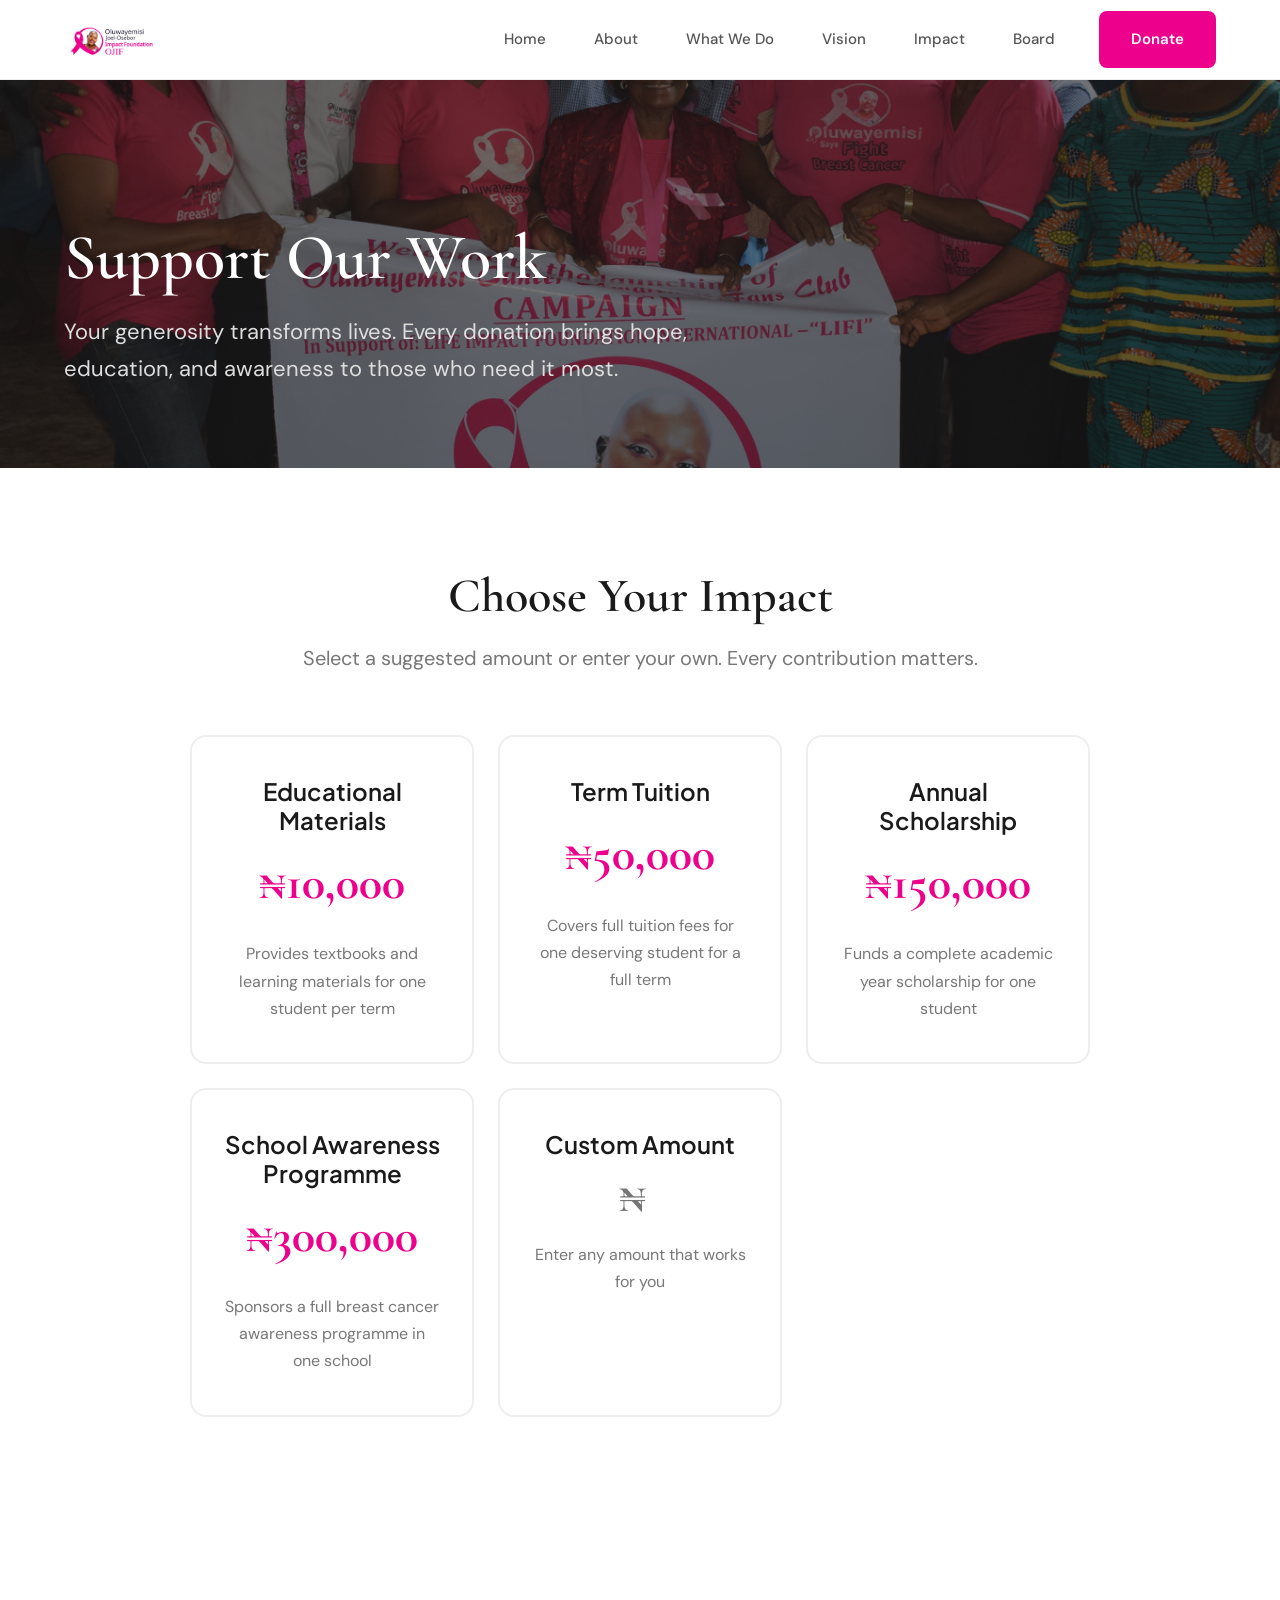
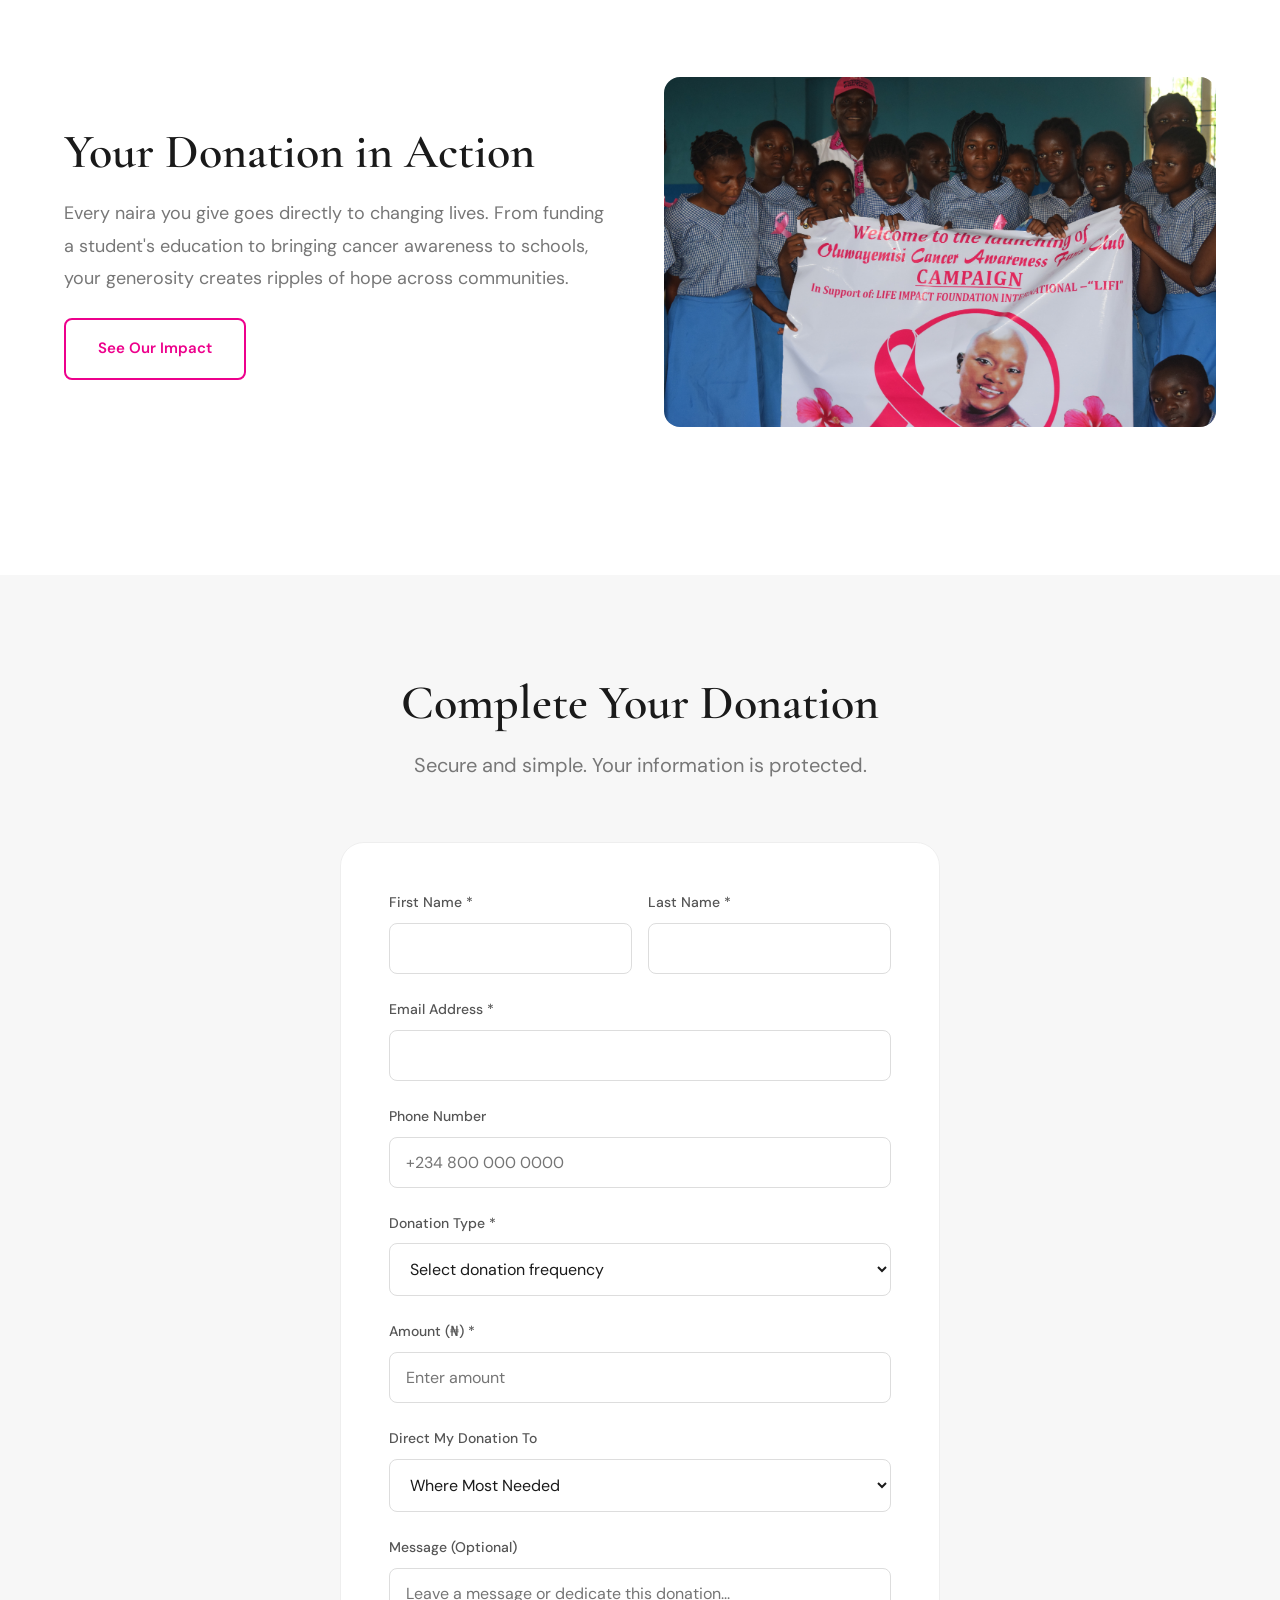
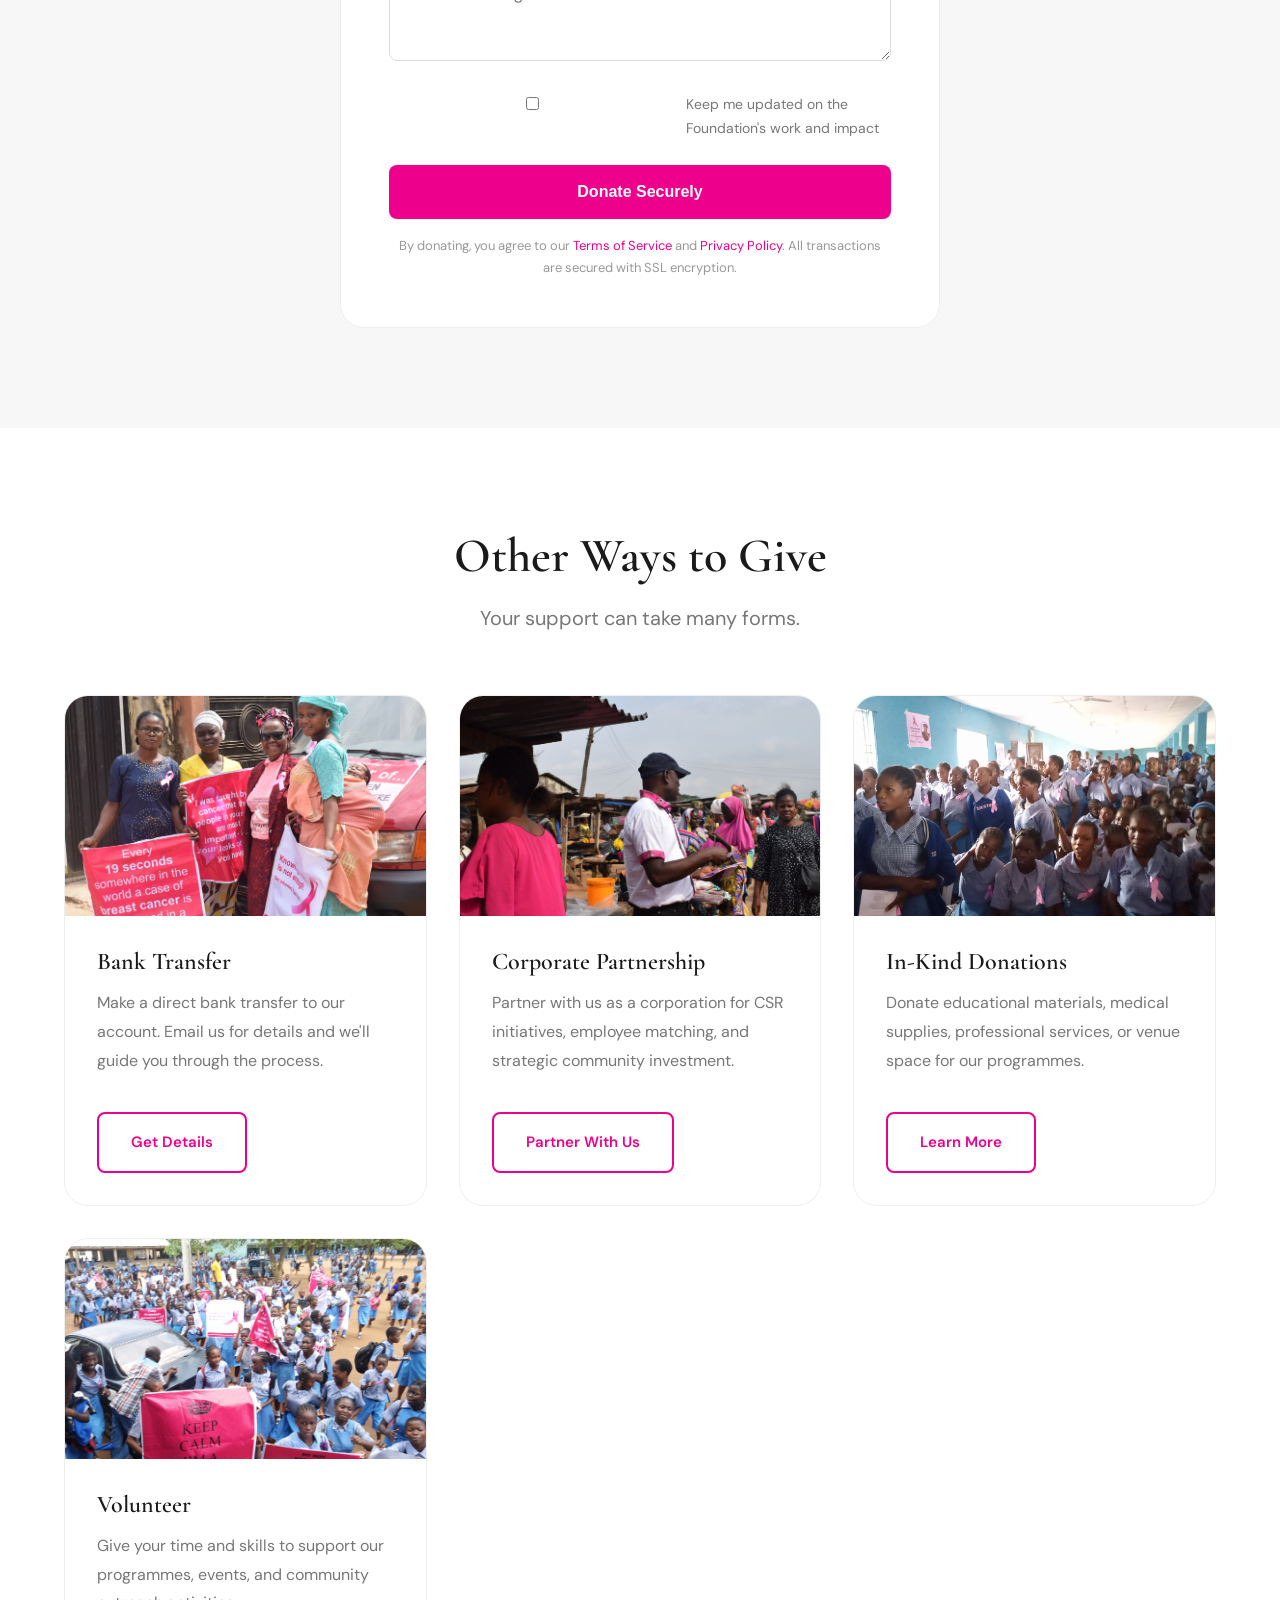
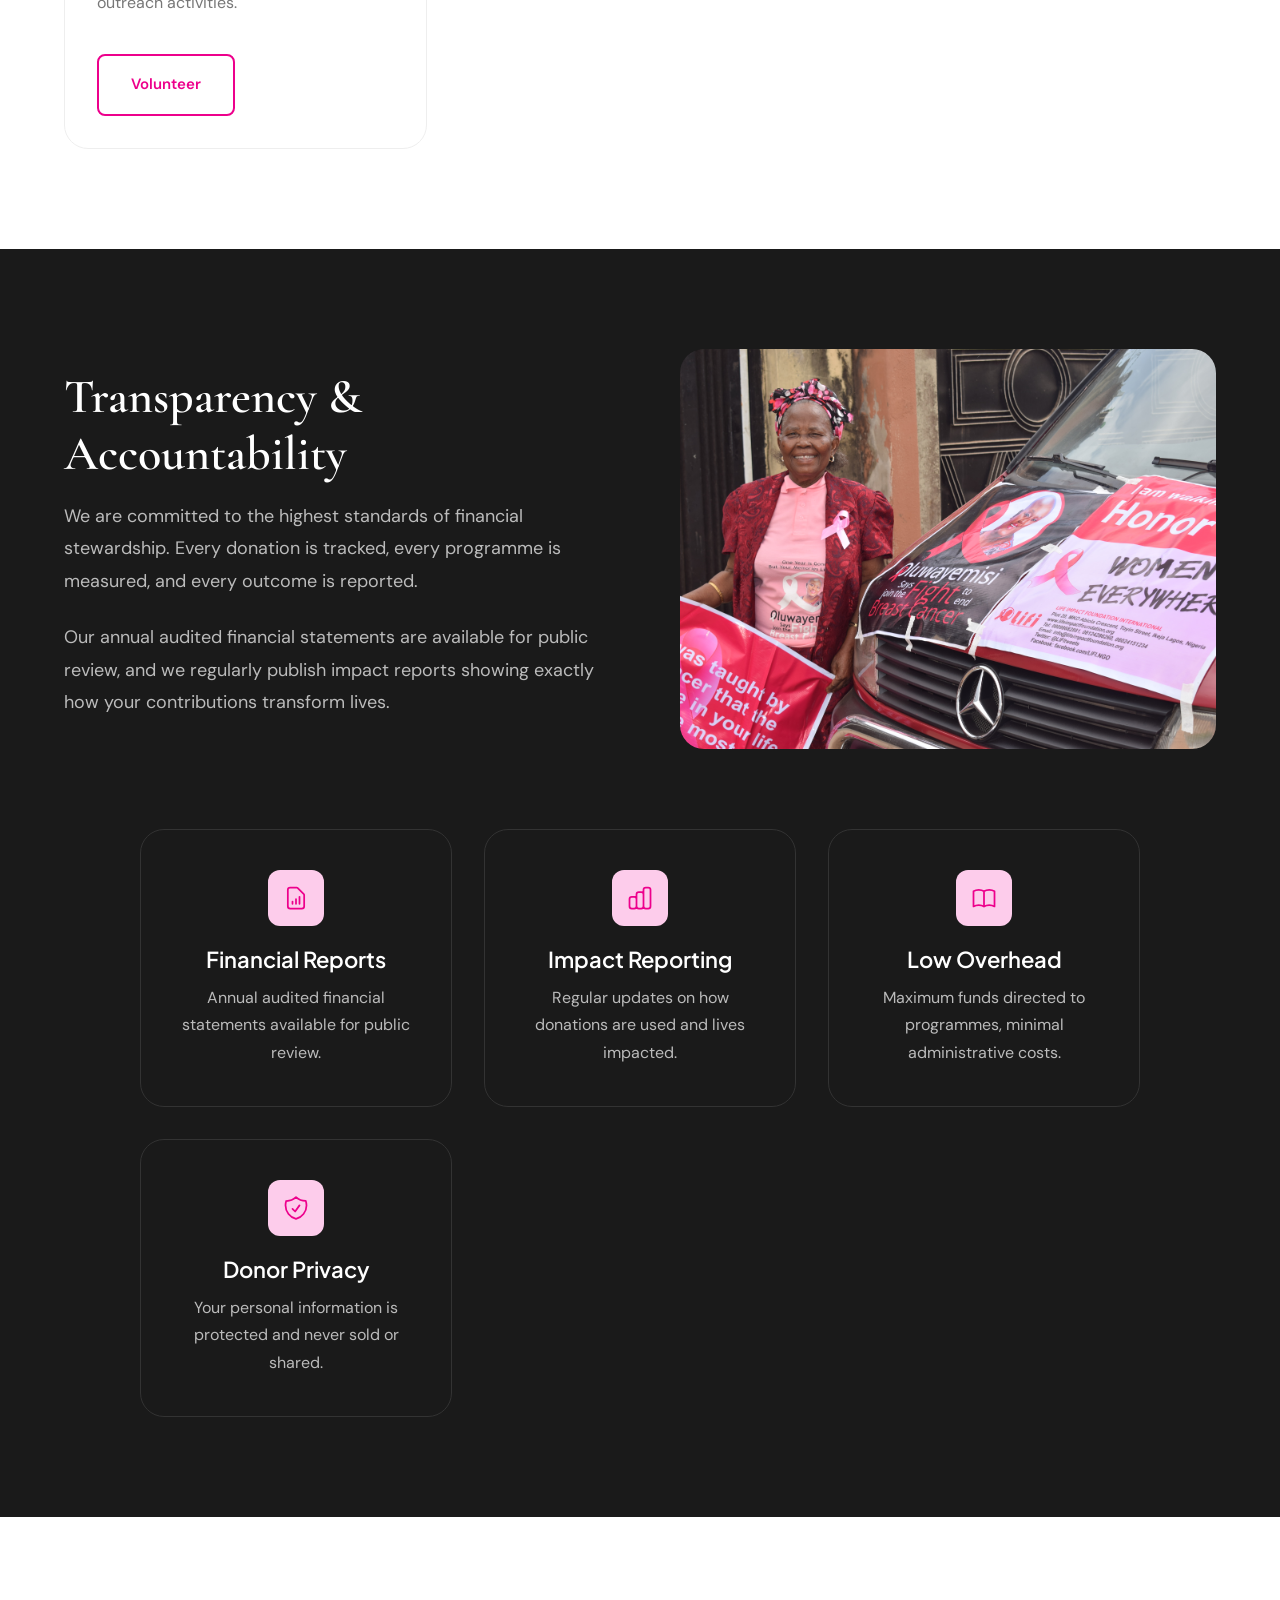
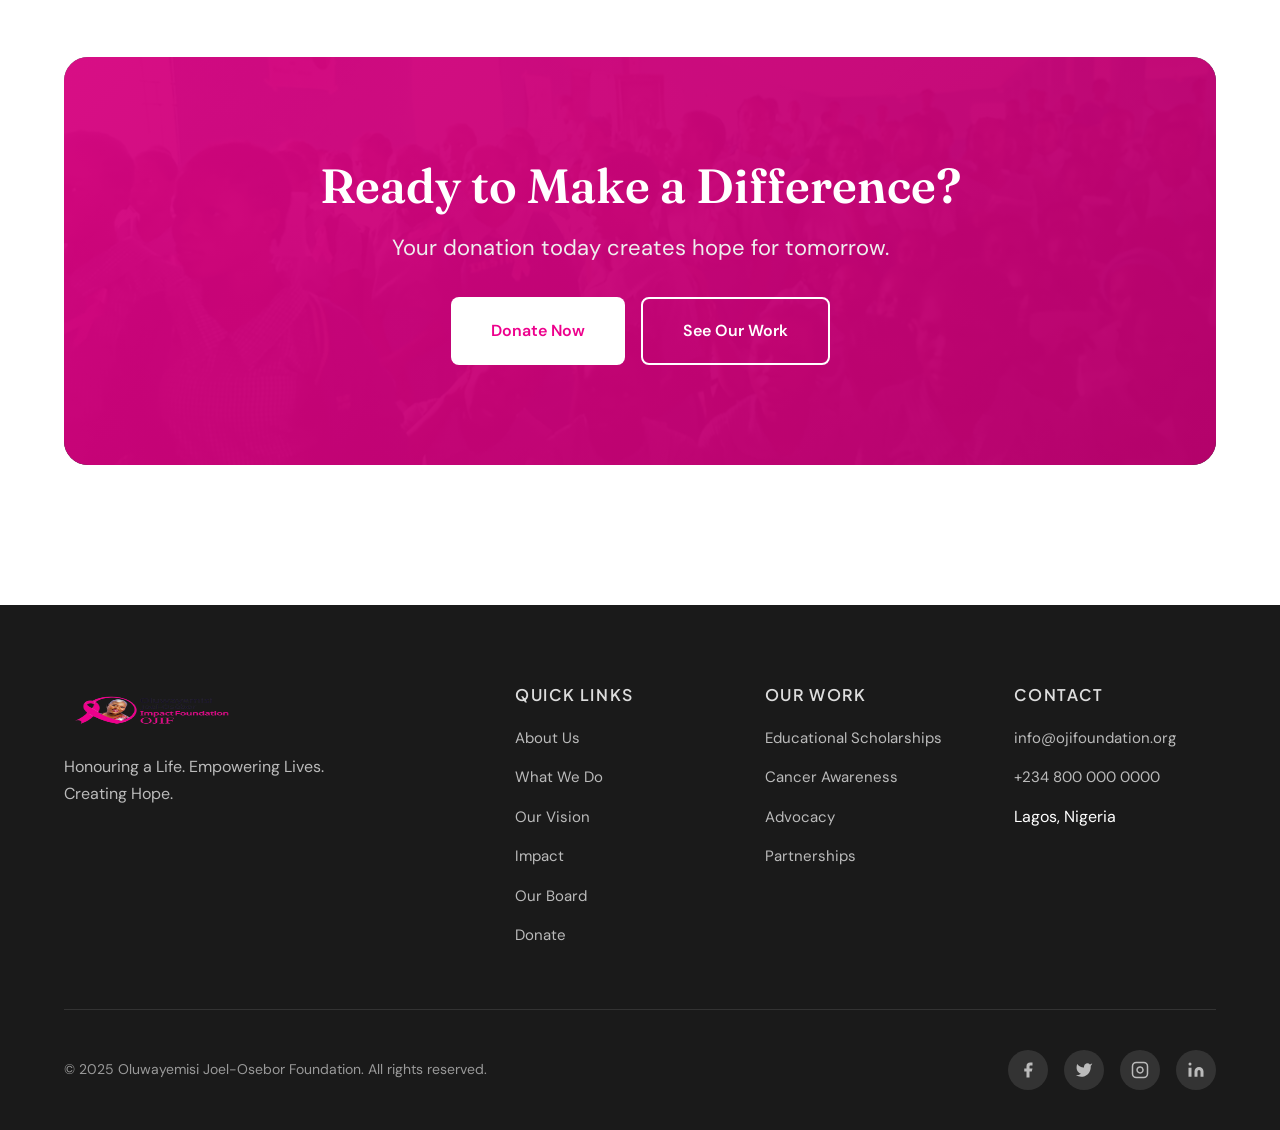
==== commit 59e72b97: "extra work done" ====
--- a/donate.html
+++ b/donate.html
@@ -114,7 +114,7 @@
           <p class="section-subtitle">Secure and simple. Your information is protected.</p>
         </header>
 
-        <form class="donate-form animate-fade-up animate-delay-1" novalidate>
+        <form class="donate-form animate-fade-up animate-delay-1" novalidate data-endpoint="/api/donations">
           <div class="form-row">
             <div class="form-group">
               <label for="first-name">First Name *</label>
@@ -133,7 +133,7 @@
 
           <div class="form-group">
             <label for="phone">Phone Number</label>
-            <input type="tel" id="phone" name="phone" autocomplete="tel">
+            <input type="tel" id="phone" name="phone" autocomplete="tel" placeholder="+234 800 000 0000">
           </div>
 
           <div class="form-group">
@@ -149,7 +149,7 @@
 
           <div class="form-group">
             <label for="amount">Amount (₦) *</label>
-            <input type="number" id="amount" name="amount" required min="1000" step="1000" placeholder="Enter amount">
+            <input type="number" id="amount" name="amount" required min="1000" step="1000" placeholder="Enter amount" autocomplete="off">
           </div>
 
           <div class="form-group">
--- a/styles.css
+++ b/styles.css
@@ -21,6 +21,13 @@
   --container-max: 1200px;
   --nav-height: 80px;
   --transition: 0.3s ease;
+  --section-gap: 80px;
+  --border-radius-sm: 8px;
+  --border-radius-md: 16px;
+  --border-radius-lg: 24px;
+  --shadow-sm: 0 2px 8px rgba(0,0,0,0.04);
+  --shadow-md: 0 8px 24px rgba(0,0,0,0.08);
+  --shadow-lg: 0 16px 48px rgba(0,0,0,0.12);
 }
 
 * {
@@ -125,10 +132,16 @@
 .btn-outline-white:hover {
   background: var(--white);
   color: var(--primary);
+  transform: translateY(-2px);
+  box-shadow: 0 8px 24px rgba(255, 255, 255, 0.2);
 }
 
 .section {
   padding: 100px 0;
+}
+
+.section + .section {
+  margin-top: 0;
 }
 
 .section-sm {
@@ -259,6 +272,8 @@
   align-items: center;
   padding-top: var(--nav-height);
   background: linear-gradient(180deg, var(--white) 0%, var(--gray-100) 100%);
+  position: relative;
+  overflow: visible;
 }
 
 .hero-content {
@@ -269,6 +284,8 @@
   max-width: var(--container-max);
   margin: 0 auto;
   padding: 0 24px;
+  position: relative;
+  z-index: 2;
 }
 
 .hero-text h1 {
@@ -312,20 +329,24 @@
   display: grid;
   grid-template-columns: repeat(auto-fit, minmax(280px, 1fr));
   gap: 32px;
+  margin-top: 48px;
 }
 
 .card {
   background: var(--white);
-  border-radius: 16px;
+  border-radius: var(--border-radius-lg);
   padding: 40px 32px;
   border: 1px solid var(--gray-200);
   transition: all var(--transition);
+  height: 100%;
+  display: flex;
+  flex-direction: column;
 }
 
 .card:hover {
   border-color: var(--primary);
-  box-shadow: 0 16px 40px rgba(0, 0, 0, 0.08);
-  transform: translateY(-4px);
+  box-shadow: var(--shadow-lg);
+  transform: translateY(-6px);
 }
 
 .card-icon {
@@ -338,6 +359,7 @@
   justify-content: center;
   margin-bottom: 20px;
   color: var(--primary);
+  flex-shrink: 0;
 }
 
 .card-icon svg {
@@ -348,11 +370,14 @@
 .card h3 {
   font-size: 22px;
   margin-bottom: 12px;
+  flex-shrink: 0;
 }
 
 .card p {
   color: var(--gray-600);
   font-size: 16px;
+  line-height: 1.7;
+  flex-grow: 1;
 }
 
 /* Stats */
@@ -474,22 +499,24 @@
 /* Gallery */
 .gallery-grid {
   display: grid;
-  grid-template-columns: repeat(auto-fit, minmax(300px, 1fr));
-  gap: 16px;
+  grid-template-columns: repeat(auto-fit, minmax(280px, 1fr));
+  gap: 24px;
+  margin-top: 48px;
 }
 
 .gallery-item {
   position: relative;
-  border-radius: 16px;
+  border-radius: var(--border-radius-lg);
   overflow: hidden;
   aspect-ratio: 4/3;
+  background: var(--gray-100);
 }
 
 .gallery-item img {
   width: 100%;
   height: 100%;
   object-fit: cover;
-  transition: transform 0.5s ease;
+  transition: transform 0.6s ease;
 }
 
 .gallery-item:hover img {
@@ -500,7 +527,7 @@
   content: '';
   position: absolute;
   inset: 0;
-  background: linear-gradient(180deg, transparent 50%, rgba(0,0,0,0.6));
+  background: linear-gradient(180deg, transparent 40%, rgba(0,0,0,0.7));
   opacity: 0;
   transition: opacity var(--transition);
 }
@@ -529,7 +556,7 @@
 
 .timeline-item {
   position: relative;
-  padding-bottom: 40px;
+  padding-bottom: 60px;
   padding-left: 32px;
 }
 
@@ -547,6 +574,7 @@
   border: 4px solid var(--white);
   border-radius: 50%;
   box-shadow: 0 0 0 2px var(--primary);
+  z-index: 1;
 }
 
 .timeline-content {
@@ -554,7 +582,7 @@
   padding: 24px 32px;
   border-radius: 12px;
   border: 1px solid var(--gray-200);
-  box-shadow: 0 4px 16px rgba(0,0,0,0.04);
+  box-shadow: var(--shadow-sm);
 }
 
 .timeline-content h4 {
@@ -565,6 +593,18 @@
 
 .timeline-content p {
   color: var(--gray-600);
+}
+
+.timeline-image {
+  margin-top: 16px;
+  border-radius: var(--border-radius-md);
+  overflow: hidden;
+  box-shadow: var(--shadow-sm);
+}
+
+.timeline-image img {
+  width: 100%;
+  display: block;
 }
 
 /* Quote Block */
@@ -853,6 +893,17 @@
     display: none;
   }
 
+  .hero .image-pair {
+    position: static;
+    transform: none;
+    width: 100%;
+    max-width: 100%;
+    margin-top: 40px;
+    display: grid;
+    grid-template-columns: 1fr 1fr;
+    gap: 16px;
+  }
+
   .footer-grid {
     grid-template-columns: 1fr 1fr;
   }
@@ -875,6 +926,27 @@
 
   .donate-options {
     grid-template-columns: repeat(2, 1fr);
+  }
+
+  .split-section {
+    grid-template-columns: 1fr;
+    gap: 40px;
+  }
+  
+  .split-section.reverse {
+    direction: ltr;
+  }
+  
+  .split-image {
+    order: -1;
+  }
+  
+  .image-pair {
+    grid-template-columns: 1fr;
+  }
+  
+  .cta-banner {
+    padding: 60px 40px;
   }
 }
 
@@ -923,7 +995,7 @@
 
   .hero {
     min-height: auto;
-    padding: calc(var(--nav-height) + 60px) 0 60px;
+    padding: calc(var(--nav-height) + 60px) 0 120px;
   }
 
   .hero-content {
@@ -939,7 +1011,7 @@
   }
 
   .section {
-    padding: 50px 0;
+    padding: 60px 0;
   }
 
   .section-sm {
@@ -947,7 +1019,7 @@
   }
 
   .section-lg {
-    padding: 60px 0;
+    padding: 80px 0;
   }
 
   .page-header {
@@ -969,7 +1041,7 @@
 
   .timeline-item {
     padding-left: 20px;
-    padding-bottom: 32px;
+    padding-bottom: 40px;
   }
 
   .timeline-dot {
@@ -1008,7 +1080,7 @@
 
   .gallery-grid {
     grid-template-columns: 1fr;
-    gap: 12px;
+    gap: 16px;
   }
 
   .donate-options {
@@ -1031,6 +1103,39 @@
   .footer-bottom {
     flex-direction: column;
     text-align: center;
+  }
+
+  .split-section {
+    gap: 32px;
+  }
+  
+  .split-image img {
+    min-height: 300px;
+  }
+  
+  .feature-card-image {
+    height: 180px;
+  }
+  
+  .feature-card-content {
+    padding: 24px;
+  }
+  
+  .value-card-image {
+    height: 160px;
+  }
+  
+  .value-card-content {
+    padding: 20px;
+  }
+  
+  .stat-card {
+    padding: 32px 20px;
+    min-height: 220px;
+  }
+  
+  .cta-banner {
+    padding: 48px 24px;
   }
 }
 
@@ -1358,12 +1463,17 @@
   outline-offset: 2px;
 }
 
-/* New Layout Components */
+/* Split Section */
 .split-section {
   display: grid;
   grid-template-columns: 1fr 1fr;
-  gap: 60px;
-  align-items: center;
+  gap: 80px;
+  align-items: start;
+  margin-bottom: 0;
+}
+
+.split-section:not(:last-child) {
+  margin-bottom: var(--section-gap);
 }
 
 .split-section.reverse {
@@ -1379,7 +1489,7 @@
 }
 
 .split-image {
-  border-radius: 24px;
+  border-radius: var(--border-radius-lg);
   overflow: hidden;
   position: relative;
 }
@@ -1401,11 +1511,12 @@
   display: grid;
   grid-template-columns: repeat(auto-fit, minmax(320px, 1fr));
   gap: 32px;
+  margin-top: 48px;
 }
 
 .feature-card {
   background: var(--white);
-  border-radius: 20px;
+  border-radius: var(--border-radius-lg);
   overflow: hidden;
   border: 1px solid var(--gray-200);
   transition: all var(--transition);
@@ -1413,7 +1524,7 @@
 
 .feature-card:hover {
   border-color: var(--primary);
-  box-shadow: 0 20px 48px rgba(0,0,0,0.08);
+  box-shadow: var(--shadow-lg);
   transform: translateY(-6px);
 }
 
@@ -1446,19 +1557,22 @@
 .feature-card-content p {
   color: var(--gray-600);
   line-height: 1.8;
+  margin-bottom: 20px;
 }
 
 /* Image Pair Layout */
 .image-pair {
   display: grid;
   grid-template-columns: 1fr 1fr;
-  gap: 16px;
+  gap: 24px;
+  margin: 48px 0;
 }
 
 .image-pair-item {
-  border-radius: 16px;
+  border-radius: var(--border-radius-lg);
   overflow: hidden;
   aspect-ratio: 4/3;
+  background: var(--gray-100);
 }
 
 .image-pair-item img {
@@ -1477,11 +1591,12 @@
   display: grid;
   grid-template-columns: repeat(auto-fit, minmax(280px, 1fr));
   gap: 24px;
+  margin-top: 48px;
 }
 
 .value-card {
   background: var(--white);
-  border-radius: 20px;
+  border-radius: var(--border-radius-lg);
   overflow: hidden;
   border: 1px solid var(--gray-200);
   transition: all var(--transition);
@@ -1490,7 +1605,7 @@
 
 .value-card:hover {
   border-color: var(--primary);
-  box-shadow: 0 16px 40px rgba(0,0,0,0.08);
+  box-shadow: var(--shadow-md);
   transform: translateY(-4px);
 }
 
@@ -1530,12 +1645,16 @@
 /* Stats with Background Images */
 .stat-card {
   position: relative;
-  border-radius: 20px;
+  border-radius: var(--border-radius-lg);
   overflow: hidden;
-  padding: 48px 32px;
+  padding: 60px 40px;
   text-align: center;
   color: var(--white);
   background: var(--black);
+  min-height: 280px;
+  display: flex;
+  align-items: center;
+  justify-content: center;
 }
 
 .stat-card::before {
@@ -1545,7 +1664,7 @@
   background-image: var(--bg-image);
   background-size: cover;
   background-position: center;
-  opacity: 0.4;
+  opacity: 0.35;
   z-index: 0;
 }
 
@@ -1581,21 +1700,26 @@
 /* CTA Section Enhanced */
 .cta-banner {
   position: relative;
-  border-radius: 24px;
+  border-radius: var(--border-radius-lg);
   overflow: hidden;
-  padding: 80px 60px;
+  padding: 100px 60px;
   text-align: center;
   color: var(--white);
   background: var(--black);
+  min-height: 400px;
+  display: flex;
+  align-items: center;
+  justify-content: center;
 }
 
 .cta-banner::before {
   content: '';
   position: absolute;
   inset: 0;
+  background-image: var(--bg-image);
   background-size: cover;
   background-position: center;
-  opacity: 0.35;
+  opacity: 0.3;
   z-index: 0;
 }
 
@@ -1603,7 +1727,7 @@
   content: '';
   position: absolute;
   inset: 0;
-  background: linear-gradient(135deg, rgba(237,0,140,0.8), rgba(196,0,116,0.9));
+  background: linear-gradient(135deg, rgba(237,0,140,0.85), rgba(196,0,116,0.9));
   z-index: 1;
 }
 
@@ -1619,73 +1743,141 @@
   font-size: clamp(32px, 5vw, 48px);
   margin-bottom: 16px;
   color: var(--white);
+  line-height: 1.2;
 }
 
 .cta-banner p {
   font-size: clamp(18px, 2.5vw, 22px);
   color: var(--gray-200);
   margin-bottom: 32px;
+  line-height: 1.6;
 }
 
 /* Responsive for new components */
-@media (max-width: 1024px) {
-  .split-section {
-    grid-template-columns: 1fr;
-    gap: 40px;
-  }
-  
-  .split-section.reverse {
-    direction: ltr;
-  }
-  
-  .split-image {
-    order: -1;
-  }
-  
-  .image-pair {
-    grid-template-columns: 1fr;
-  }
-  
-  .cta-banner {
-    padding: 60px 40px;
-  }
-}
-
-@media (max-width: 768px) {
-  .split-section {
-    gap: 32px;
-  }
-  
-  .split-image img {
-    min-height: 300px;
-  }
-  
-  .feature-card-image {
-    height: 180px;
-  }
-  
-  .feature-card-content {
-    padding: 24px;
-  }
-  
-  .value-card-image {
-    height: 160px;
-  }
-  
-  .value-card-content {
-    padding: 20px;
-  }
-  
-  .stat-card {
-    padding: 32px 20px;
-  }
-  
-  .cta-banner {
-    padding: 48px 24px;
-  }
-}
-
 @media (max-width: 480px) {
+  .container {
+    padding: 0 16px;
+  }
+
+  .navbar-inner {
+    padding: 0 16px;
+  }
+
+  .navbar-logo {
+    height: 40px;
+  }
+
+  .btn {
+    padding: 14px 24px;
+    font-size: 14px;
+  }
+
+  .card {
+    padding: 20px 16px;
+  }
+
+  .donate-form {
+    padding: 24px 16px;
+  }
+
+  .form-group input,
+  .form-group select,
+  .form-group textarea {
+    padding: 16px;
+    font-size: 16px;
+  }
+
+  .form-group label {
+    font-size: 13px;
+  }
+
+  .footer {
+    padding: 50px 0 30px;
+  }
+
+  .footer-column h4 {
+    font-size: 14px;
+  }
+
+  .footer-links a {
+    font-size: 14px;
+  }
+
+  .footer-brand .logo {
+    height: 40px;
+  }
+
+  .footer-brand p {
+    font-size: 14px;
+  }
+
+  .footer-bottom p {
+    font-size: 13px;
+  }
+
+  .footer-social a {
+    width: 36px;
+    height: 36px;
+  }
+
+  .skip-link {
+    padding: 10px 20px;
+    font-size: 14px;
+  }
+
+  .stat-item .stat-number {
+    font-size: clamp(36px, 10vw, 56px);
+  }
+
+  .stat-item .stat-label {
+    font-size: 13px;
+  }
+
+  .quote-block p {
+    font-size: clamp(20px, 6vw, 28px);
+  }
+
+  .donate-option {
+    padding: 24px 16px;
+  }
+
+  .donate-option h3 {
+    font-size: 20px;
+  }
+
+  .donate-option .amount {
+    font-size: 32px;
+  }
+
+  .donate-option p {
+    font-size: 14px;
+  }
+
+  .donate-option input {
+    font-size: 32px !important;
+    width: 100px !important;
+  }
+
+  .gallery-item {
+    aspect-ratio: 16/10;
+  }
+
+  .timeline {
+    padding-left: 8px;
+  }
+
+  .timeline-item {
+    padding-left: 16px;
+  }
+
+  .timeline-dot {
+    left: -20px;
+  }
+
+  .timeline-content {
+    padding: 16px 14px;
+  }
+
   .split-image img {
     min-height: 250px;
   }
@@ -1712,6 +1904,7 @@
   
   .stat-card {
     padding: 24px 16px;
+    min-height: 200px;
   }
   
   .cta-banner {
@@ -1735,4 +1928,116 @@
 
 .skip-link:focus {
   top: 16px;
+}
+
+/* Toast Notifications */
+.toast {
+  position: fixed;
+  bottom: 24px;
+  right: 24px;
+  background: var(--white);
+  border-radius: var(--border-radius-md);
+  box-shadow: var(--shadow-lg);
+  padding: 16px 20px;
+  display: flex;
+  align-items: center;
+  gap: 16px;
+  min-width: 300px;
+  max-width: 450px;
+  z-index: 10000;
+  transform: translateX(calc(100% + 24px));
+  opacity: 0;
+  transition: all 0.3s ease;
+  border-left: 4px solid var(--primary);
+}
+
+.toast.show {
+  transform: translateX(0);
+  opacity: 1;
+}
+
+.toast-success {
+  border-left-color: #22C55E;
+}
+
+.toast-error {
+  border-left-color: #EF4444;
+}
+
+.toast-message {
+  flex: 1;
+  font-size: 15px;
+  color: var(--gray-700);
+  line-height: 1.5;
+}
+
+.toast-close {
+  background: none;
+  border: none;
+  font-size: 20px;
+  color: var(--gray-400);
+  cursor: pointer;
+  padding: 0;
+  line-height: 1;
+  flex-shrink: 0;
+}
+
+.toast-close:hover {
+  color: var(--gray-700);
+}
+
+/* Form Error States */
+.form-group input.error,
+.form-group select.error,
+.form-group textarea.error {
+  border-color: #EF4444;
+  box-shadow: 0 0 0 3px rgba(239, 68, 68, 0.15);
+}
+
+.field-error {
+  display: block;
+  color: #EF4444;
+  font-size: 13px;
+  margin-top: 6px;
+  font-weight: 500;
+}
+
+.btn.loading {
+  position: relative;
+  color: transparent !important;
+}
+
+.btn.loading::after {
+  content: '';
+  position: absolute;
+  width: 20px;
+  height: 20px;
+  top: 50%;
+  left: 50%;
+  margin-left: -10px;
+  margin-top: -10px;
+  border: 2px solid transparent;
+  border-top-color: currentColor;
+  border-radius: 50%;
+  animation: spin 0.8s linear infinite;
+}
+
+.btn-primary.loading::after,
+.btn-white.loading::after {
+  border-top-color: var(--white);
+}
+
+.btn-secondary.loading::after,
+.btn-outline-white.loading::after {
+  border-top-color: var(--primary);
+}
+
+@keyframes spin {
+  to { transform: rotate(360deg); }
+}
+
+/* Focus visible for accessibility */
+:focus-visible {
+  outline: 2px solid var(--primary);
+  outline-offset: 2px;
 }
